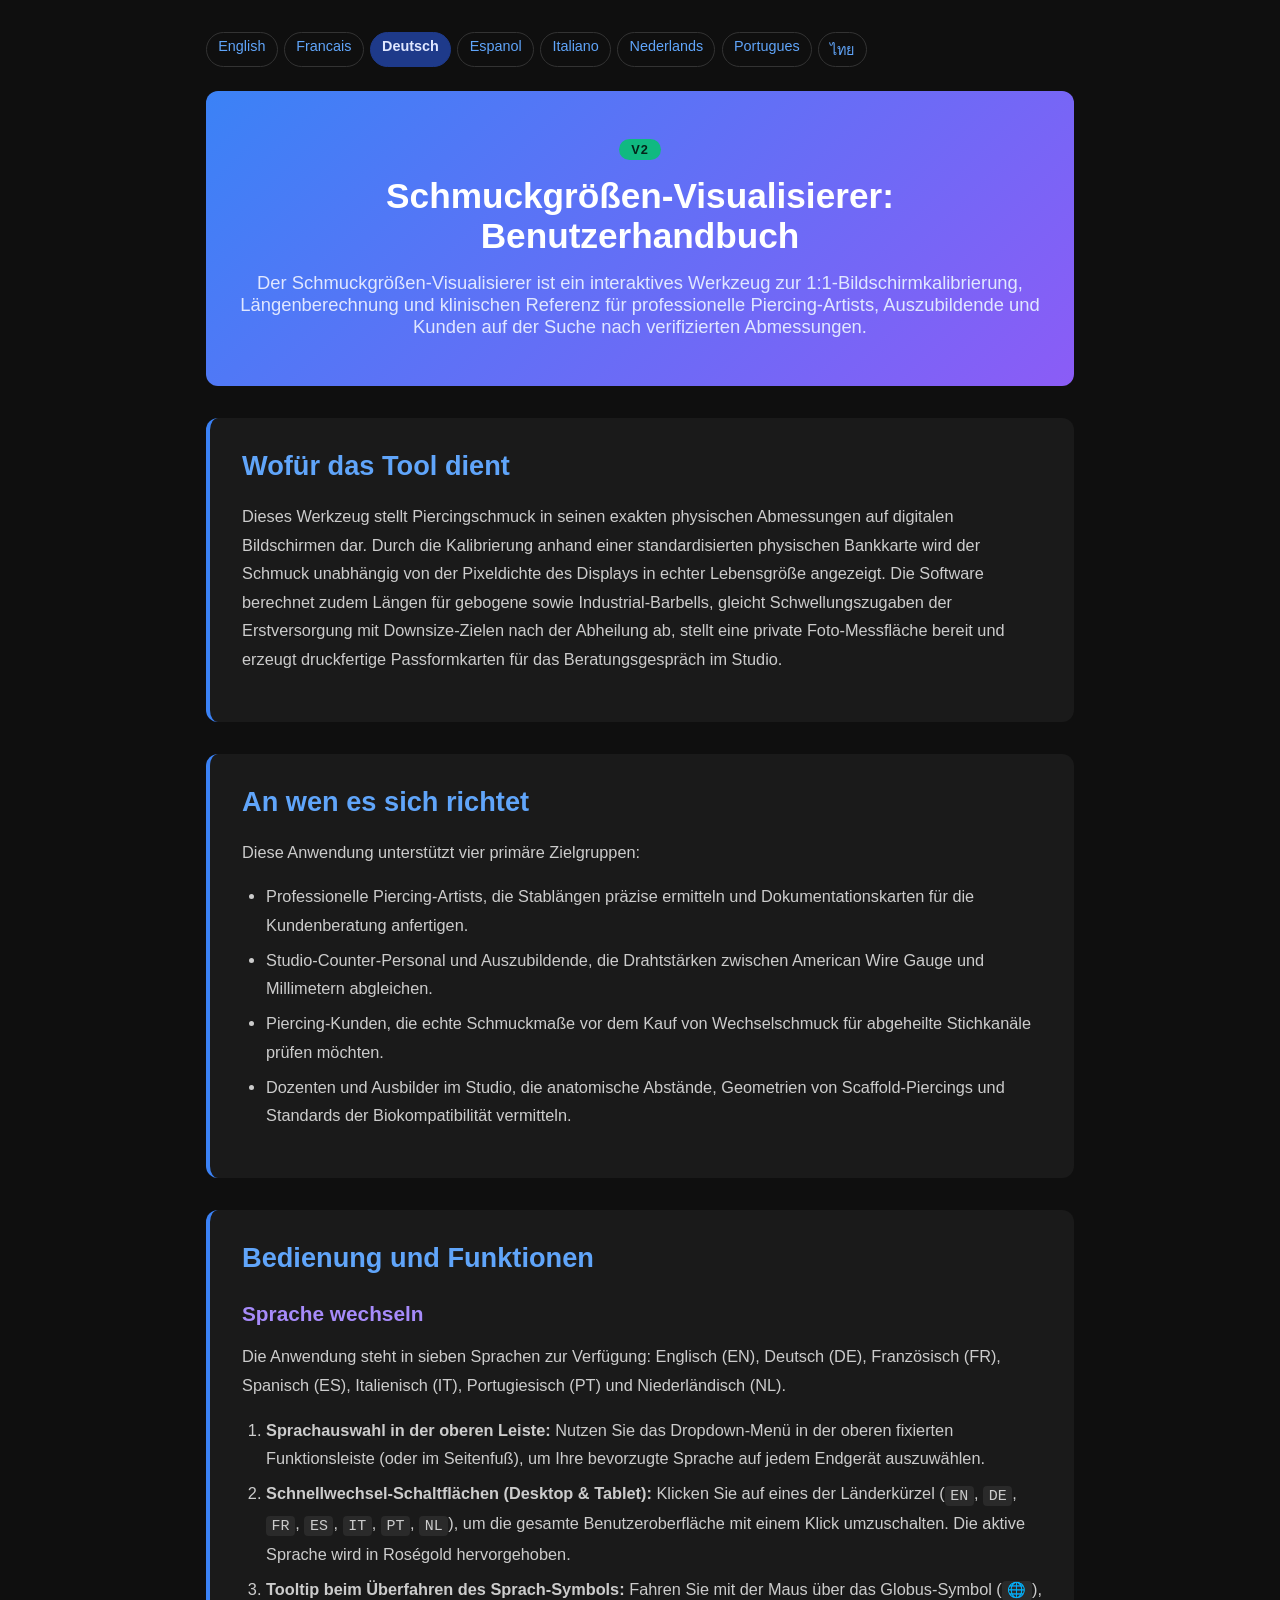
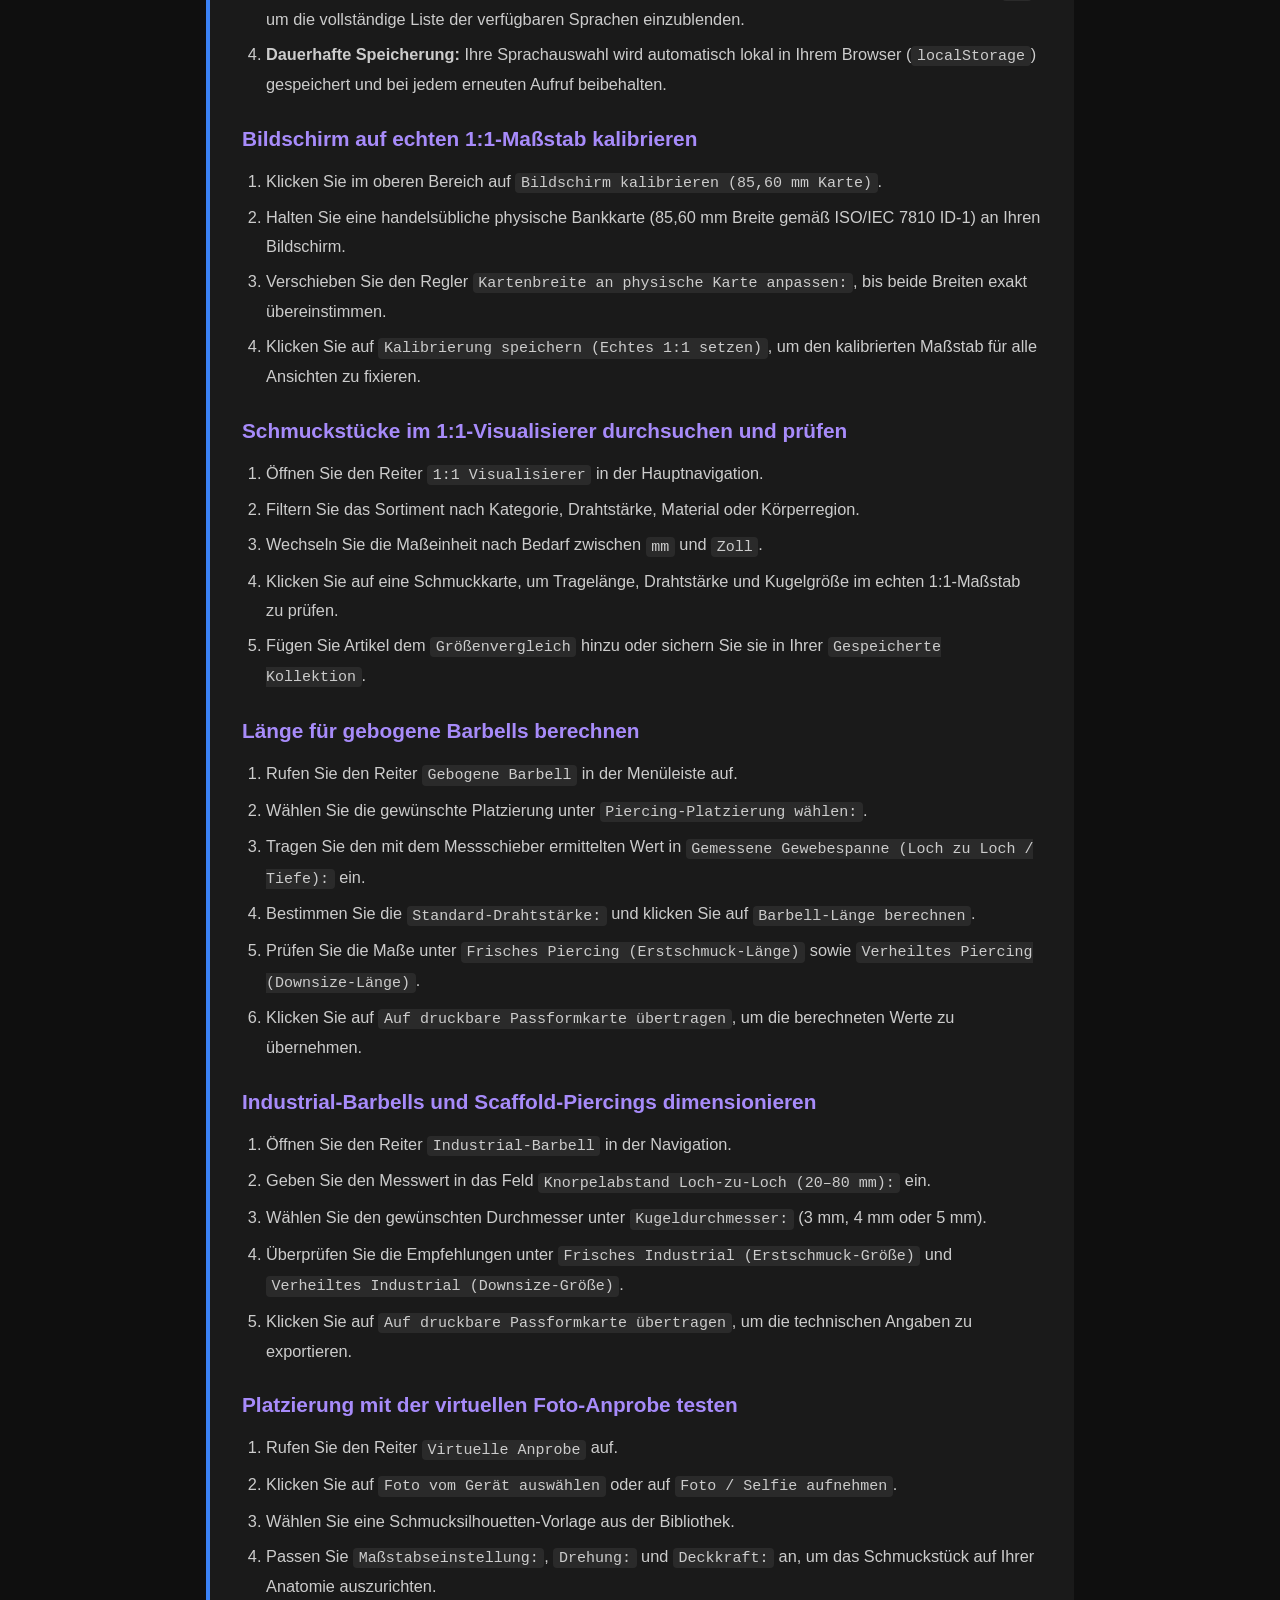
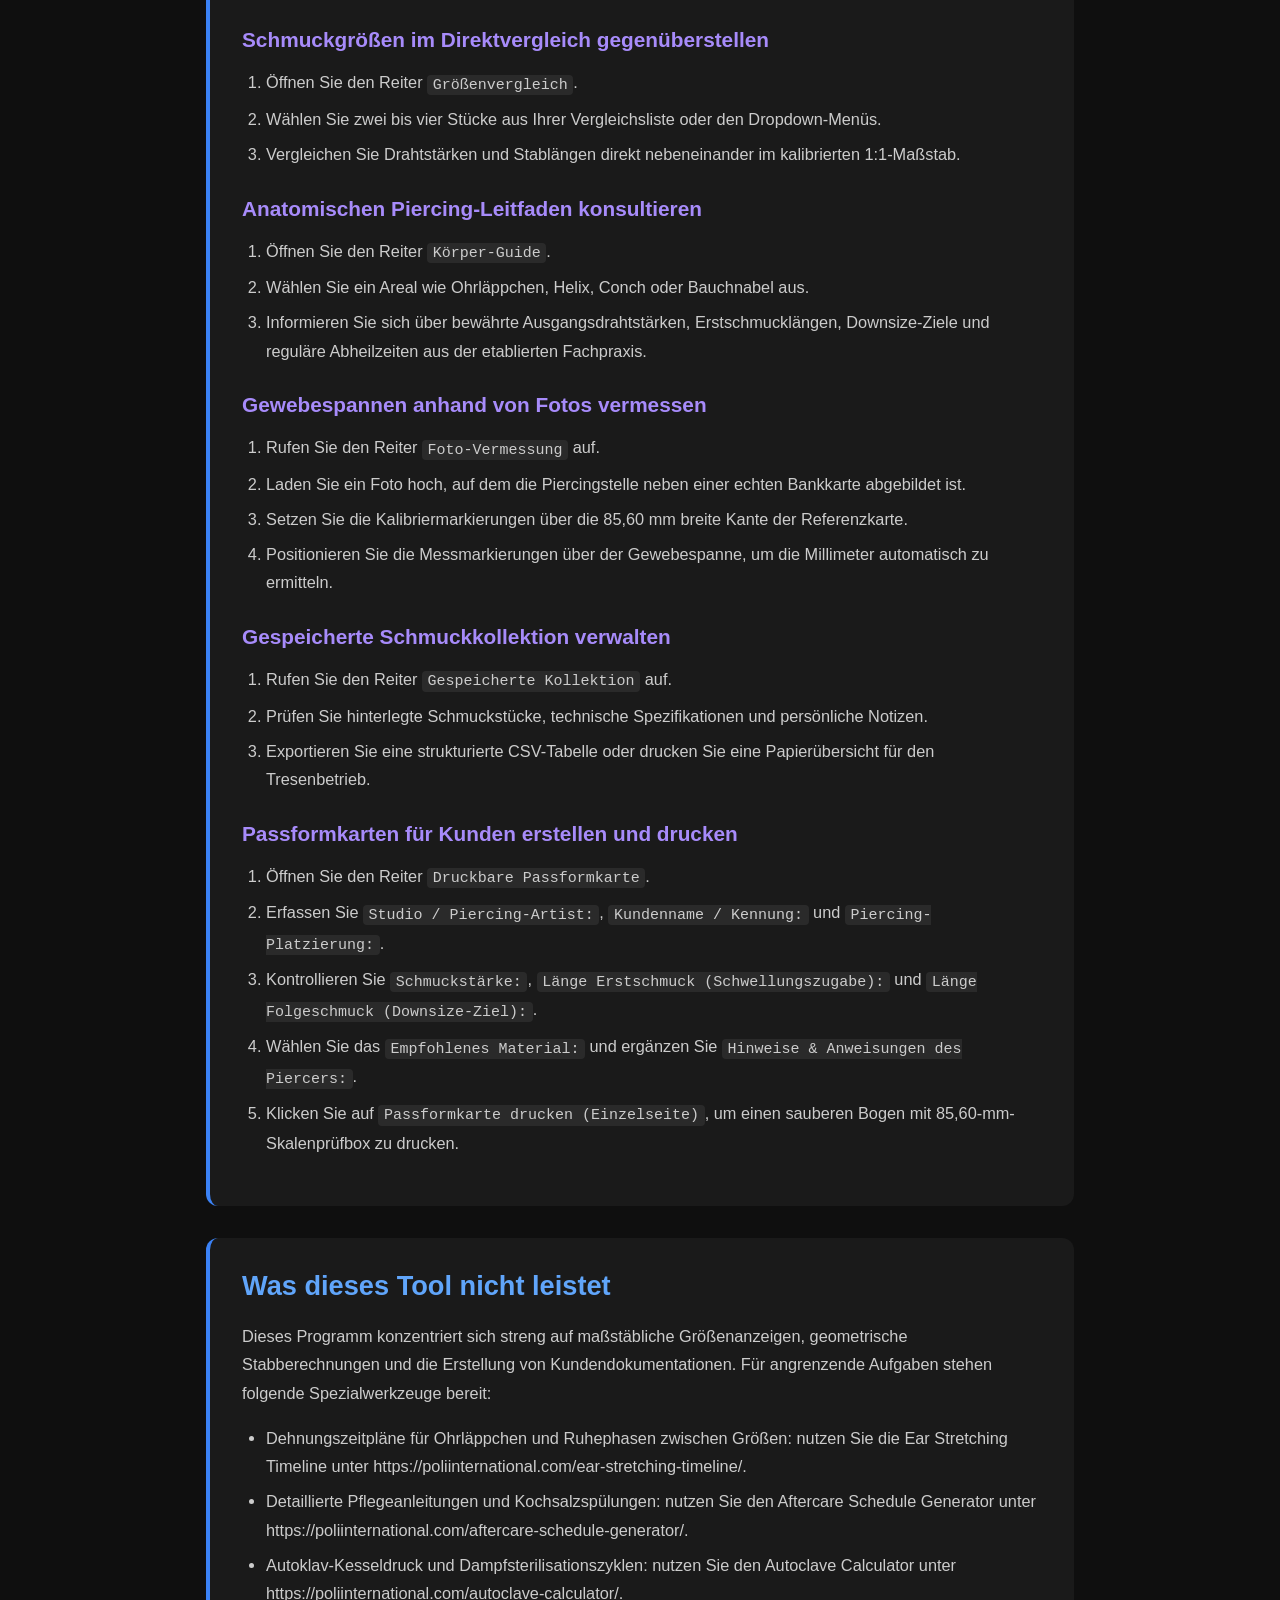
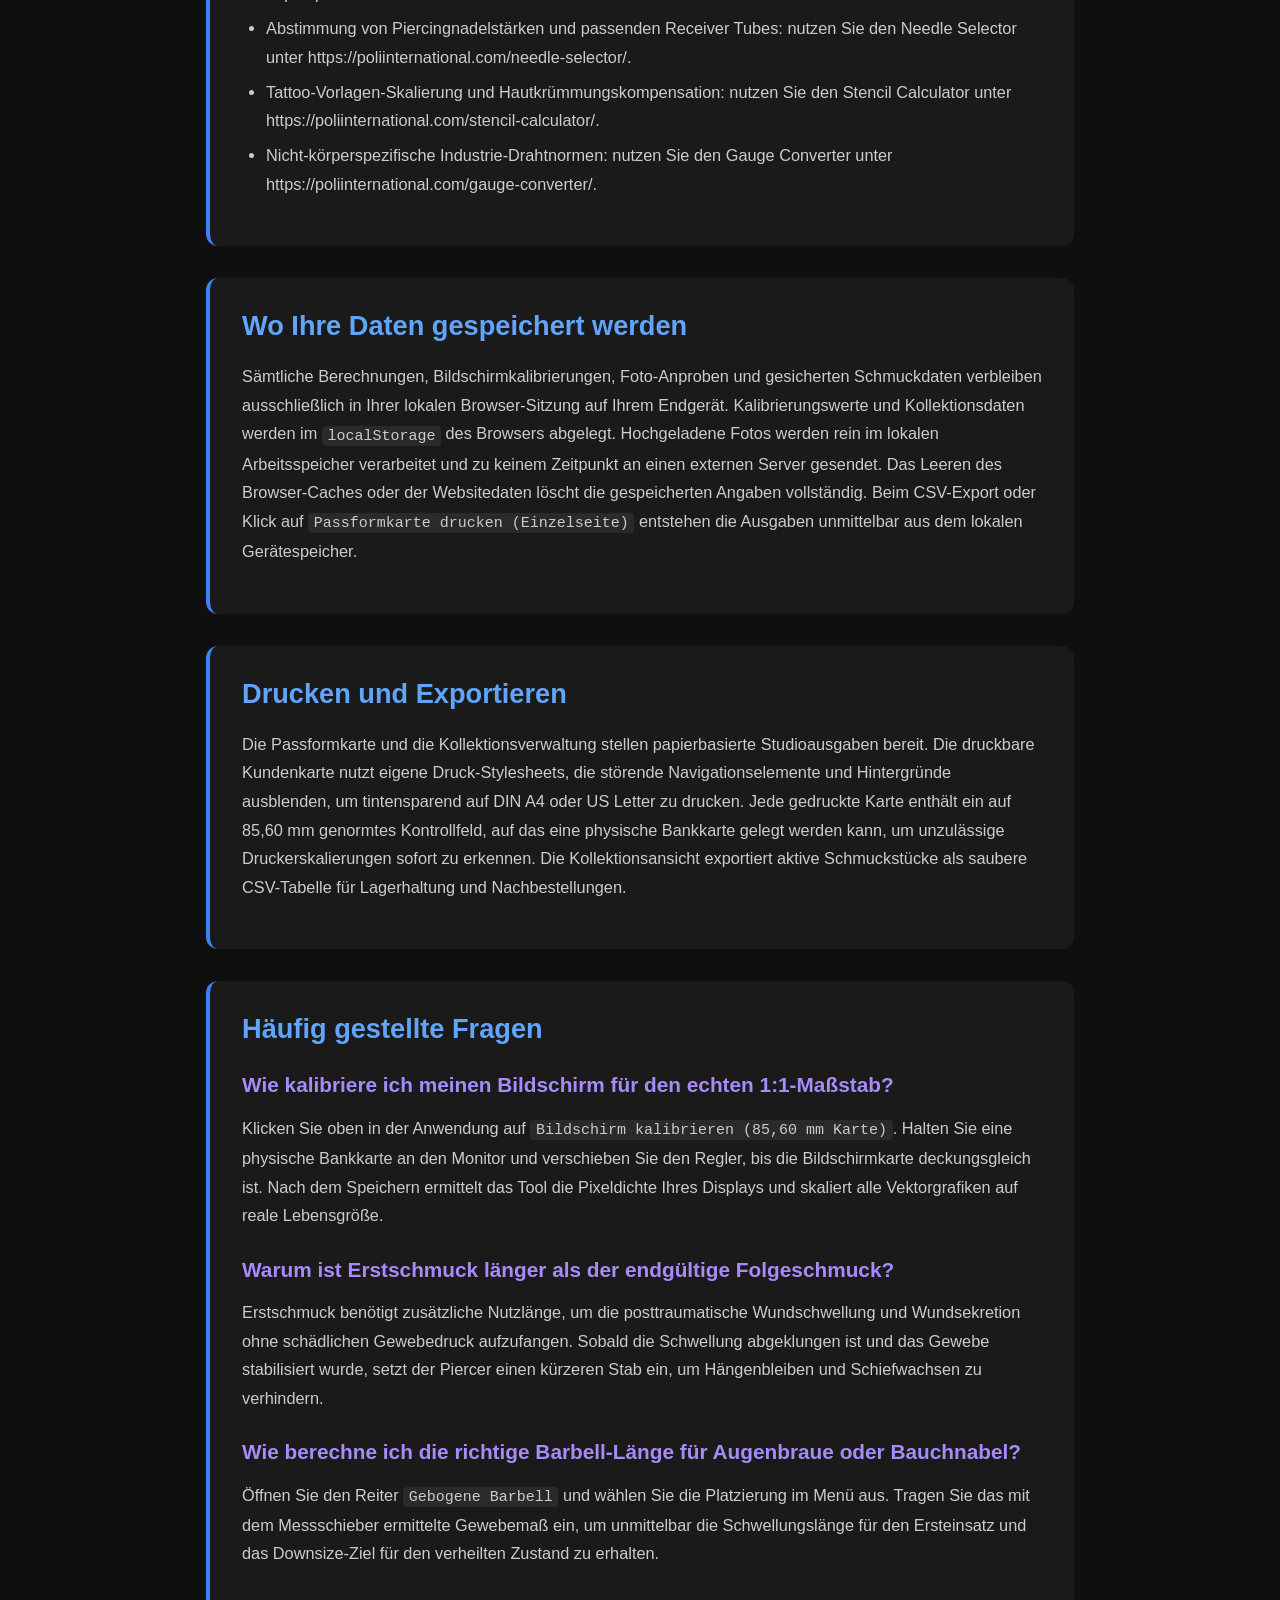
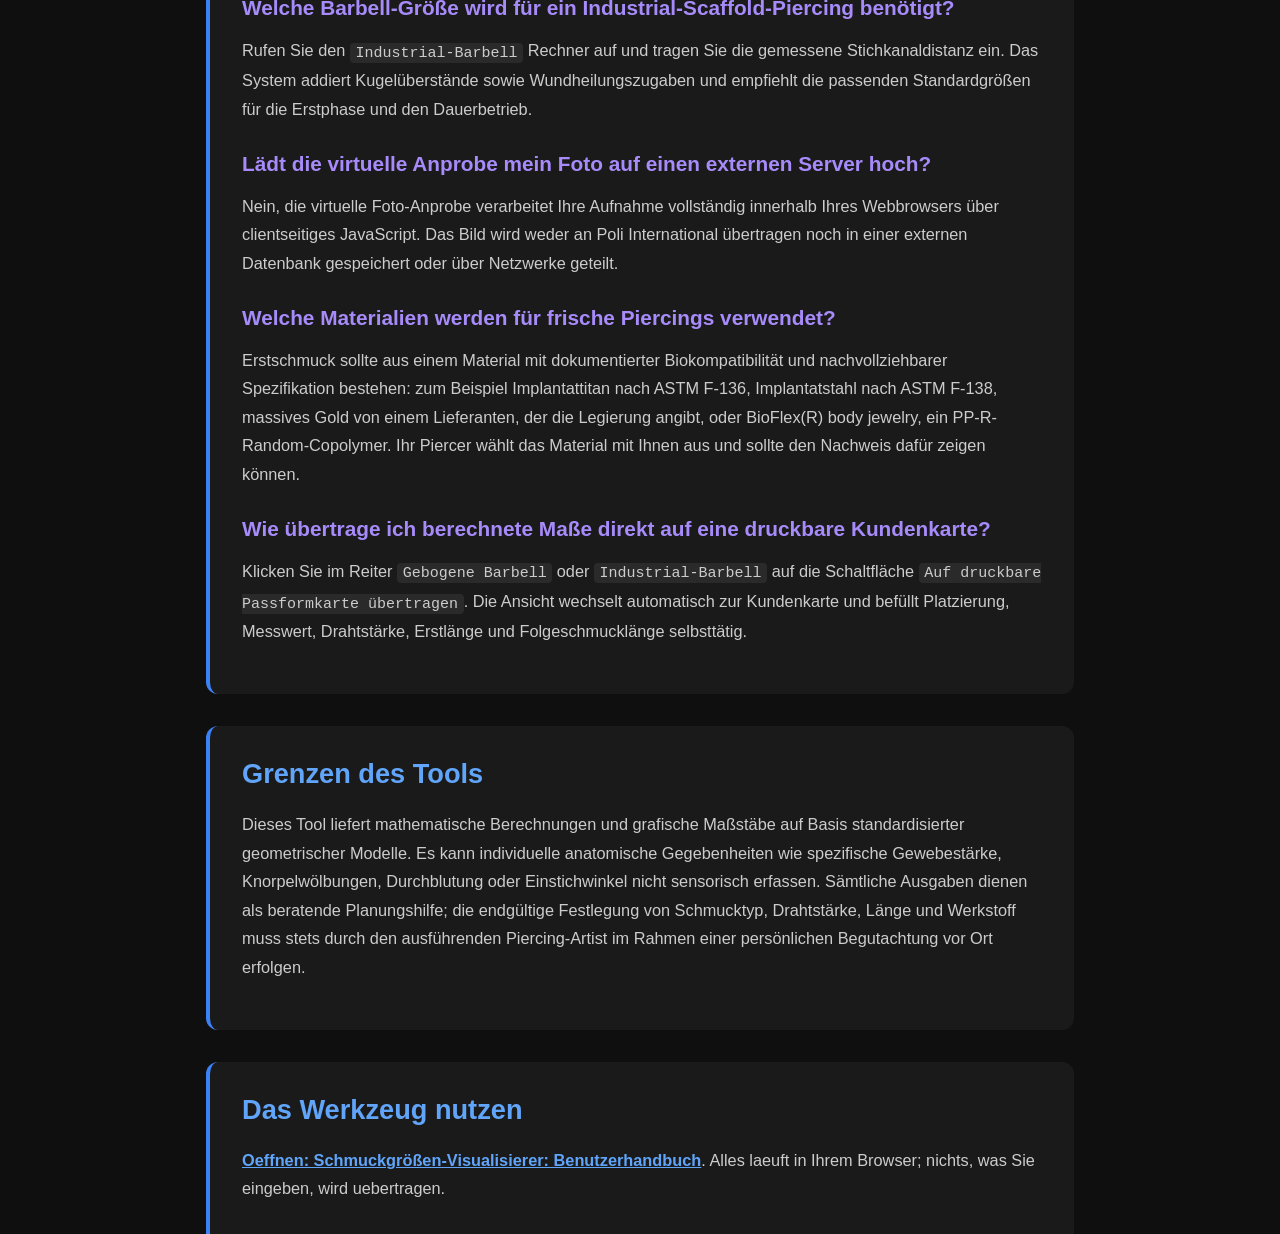
==== documentation-de.html @ 9880c964 "sync documentation-de.html from the live site The website copy of this tool moved on and the repo di" ====
<!DOCTYPE html>
<html lang="de">
<head><meta name="robots" content="noindex,nofollow">
    <meta charset="UTF-8">
    <meta name="viewport" content="width=device-width, initial-scale=1.0">
    <title>Schmuckgrößen-Visualisierer: Benutzerhandbuch Dokumentation | Poli International</title>
    <meta name="description" content="Der Schmuckgrößen-Visualisierer ist ein interaktives Werkzeug zur 1:1-Bildschirmkalibrierung, Längenberechnung und klinischen Referenz für professionelle Piercing-Artists, Auszubildende und Kunden auf der Suche nach verifizierten Abmessungen.">
    <link rel="canonical" href="https://poliinternational.com/jewelry-size-visualizer/">
    <style>
        body { background: #0f0f0f; color: #fff; font-family: -apple-system, BlinkMacSystemFont, "Segoe UI", Roboto, sans-serif; margin: 0; padding: 0; }
        body.in-iframe .doc-hero h1 { display: none; }
        * { box-sizing: border-box; }
        .entry-content { max-width: 900px; margin: 0 auto; padding: 2rem 1rem; }
        .doc-hero { background: linear-gradient(135deg, #3B82F6, #8B5CF6); padding: 3rem 2rem; text-align: center; border-radius: 0.75rem; margin-bottom: 2rem; }
        .doc-hero h1 { font-size: 2.2rem; margin: 0 0 1rem; font-weight: 700; }
        .doc-hero p { font-size: 1.15rem; color: #E0E7FF; margin: 0; }
        .doc-hero .v2 { display: inline-block; margin-bottom: 1rem; padding: 0.2rem 0.75rem; border-radius: 999px; background: #10B981; color: #04241a; font-weight: 800; font-size: 0.8rem; letter-spacing: 0.08em; }
        .doc-section { margin: 2rem 0; padding: 2rem; background: #1a1a1a; border-radius: 0.75rem; border-left: 4px solid #3B82F6; }
        .doc-section h2 { color: #60A5FA; font-size: 1.7rem; margin: 0 0 1.25rem; font-weight: 600; }
        .doc-section h3 { color: #A78BFA; font-size: 1.3rem; margin: 1.75rem 0 0.75rem; font-weight: 600; }
        .doc-section p, .doc-section li { color: #ccc; line-height: 1.75; font-size: 1.02rem; }
        .doc-section ul, .doc-section ol { padding-left: 1.5rem; }
        .doc-section li { margin: 0.4rem 0; }
        .doc-section code { background: #2a2a2a; padding: 0.1rem 0.35rem; border-radius: 0.25rem; font-size: 0.92em; }
        .doc-section a { color: #60A5FA; font-weight: 600; }
        .highlight-box { background: linear-gradient(135deg, #1E3A8A, #4C1D95); padding: 1.25rem 1.5rem; border-radius: 0.5rem; margin: 1.5rem 0; border-left: 4px solid #10B981; }
        .highlight-box p { color: #E0E7FF; margin: 0; }
        table { width: 100%; border-collapse: collapse; margin: 1.5rem 0; }
        th, td { padding: 0.75rem; text-align: left; border: 1px solid #333; vertical-align: top; }
        th { background: #2a2a2a; color: #60A5FA; }
        td { color: #ccc; }
        .doc-langs { display: flex; flex-wrap: wrap; gap: 0.4rem; margin: 0 0 1.5rem; font-size: 0.9rem; }
        .doc-langs a, .doc-langs span { padding: 0.3rem 0.7rem; border-radius: 999px; border: 1px solid #333; text-decoration: none; }
        .doc-langs a { color: #60A5FA; }
        .doc-langs span { background: #1E3A8A; color: #E0E7FF; border-color: #1E3A8A; font-weight: 700; }
    </style>
</head>
<body>
<script>if (window.self !== window.top) document.body.classList.add('in-iframe');</script>
    <div class="entry-content">
        <nav class="doc-langs" aria-label="Documentation language"><a lang="en" href="documentation.html">English</a><a lang="fr" href="documentation-fr.html">Francais</a><span lang="de">Deutsch</span><a lang="es" href="documentation-es.html">Espanol</a><a lang="it" href="documentation-it.html">Italiano</a><a lang="nl" href="documentation-nl.html">Nederlands</a><a lang="pt" href="documentation-pt.html">Portugues</a><a lang="th" href="documentation-th.html">ไทย</a></nav>
        <div class="doc-hero">
            <span class="v2">V2</span>
            <h1>Schmuckgrößen-Visualisierer: Benutzerhandbuch</h1>
            <p>Der Schmuckgrößen-Visualisierer ist ein interaktives Werkzeug zur 1:1-Bildschirmkalibrierung, Längenberechnung und klinischen Referenz für professionelle Piercing-Artists, Auszubildende und Kunden auf der Suche nach verifizierten Abmessungen.</p>
        </div>
        <div class="doc-section">
        <h2>Wofür das Tool dient</h2>
        <p>Dieses Werkzeug stellt Piercingschmuck in seinen exakten physischen Abmessungen auf digitalen Bildschirmen dar. Durch die Kalibrierung anhand einer standardisierten physischen Bankkarte wird der Schmuck unabhängig von der Pixeldichte des Displays in echter Lebensgröße angezeigt. Die Software berechnet zudem Längen für gebogene sowie Industrial-Barbells, gleicht Schwellungszugaben der Erstversorgung mit Downsize-Zielen nach der Abheilung ab, stellt eine private Foto-Messfläche bereit und erzeugt druckfertige Passformkarten für das Beratungsgespräch im Studio.</p>
        </div>
        <div class="doc-section">
        <h2>An wen es sich richtet</h2>
        <p>Diese Anwendung unterstützt vier primäre Zielgruppen:</p>
        <ul>
        <li>Professionelle Piercing-Artists, die Stablängen präzise ermitteln und Dokumentationskarten für die Kundenberatung anfertigen.</li>
        <li>Studio-Counter-Personal und Auszubildende, die Drahtstärken zwischen American Wire Gauge und Millimetern abgleichen.</li>
        <li>Piercing-Kunden, die echte Schmuckmaße vor dem Kauf von Wechselschmuck für abgeheilte Stichkanäle prüfen möchten.</li>
        <li>Dozenten und Ausbilder im Studio, die anatomische Abstände, Geometrien von Scaffold-Piercings und Standards der Biokompatibilität vermitteln.</li>
        </ul>
        </div>
        <div class="doc-section">
        <h2>Bedienung und Funktionen</h2>
        <h3>Sprache wechseln</h3>
        <p>Die Anwendung steht in sieben Sprachen zur Verfügung: Englisch (EN), Deutsch (DE), Französisch (FR), Spanisch (ES), Italienisch (IT), Portugiesisch (PT) und Niederländisch (NL).</p>
        <ol>
        <li><strong>Sprachauswahl in der oberen Leiste:</strong> Nutzen Sie das Dropdown-Menü in der oberen fixierten Funktionsleiste (oder im Seitenfuß), um Ihre bevorzugte Sprache auf jedem Endgerät auszuwählen.</li>
        <li><strong>Schnellwechsel-Schaltflächen (Desktop &amp; Tablet):</strong> Klicken Sie auf eines der Länderkürzel (<code>EN</code>, <code>DE</code>, <code>FR</code>, <code>ES</code>, <code>IT</code>, <code>PT</code>, <code>NL</code>), um die gesamte Benutzeroberfläche mit einem Klick umzuschalten. Die aktive Sprache wird in Roségold hervorgehoben.</li>
        <li><strong>Tooltip beim Überfahren des Sprach-Symbols:</strong> Fahren Sie mit der Maus über das Globus-Symbol (<code>🌐</code>), um die vollständige Liste der verfügbaren Sprachen einzublenden.</li>
        <li><strong>Dauerhafte Speicherung:</strong> Ihre Sprachauswahl wird automatisch lokal in Ihrem Browser (<code>localStorage</code>) gespeichert und bei jedem erneuten Aufruf beibehalten.</li>
        </ol>
        <h3>Bildschirm auf echten 1:1-Maßstab kalibrieren</h3>
        <ol>
        <li>Klicken Sie im oberen Bereich auf <code>Bildschirm kalibrieren (85,60 mm Karte)</code>.</li>
        <li>Halten Sie eine handelsübliche physische Bankkarte (85,60 mm Breite gemäß ISO/IEC 7810 ID-1) an Ihren Bildschirm.</li>
        <li>Verschieben Sie den Regler <code>Kartenbreite an physische Karte anpassen:</code>, bis beide Breiten exakt übereinstimmen.</li>
        <li>Klicken Sie auf <code>Kalibrierung speichern (Echtes 1:1 setzen)</code>, um den kalibrierten Maßstab für alle Ansichten zu fixieren.</li>
        </ol>
        <h3>Schmuckstücke im 1:1-Visualisierer durchsuchen und prüfen</h3>
        <ol>
        <li>Öffnen Sie den Reiter <code>1:1 Visualisierer</code> in der Hauptnavigation.</li>
        <li>Filtern Sie das Sortiment nach Kategorie, Drahtstärke, Material oder Körperregion.</li>
        <li>Wechseln Sie die Maßeinheit nach Bedarf zwischen <code>mm</code> und <code>Zoll</code>.</li>
        <li>Klicken Sie auf eine Schmuckkarte, um Tragelänge, Drahtstärke und Kugelgröße im echten 1:1-Maßstab zu prüfen.</li>
        <li>Fügen Sie Artikel dem <code>Größenvergleich</code> hinzu oder sichern Sie sie in Ihrer <code>Gespeicherte Kollektion</code>.</li>
        </ol>
        <h3>Länge für gebogene Barbells berechnen</h3>
        <ol>
        <li>Rufen Sie den Reiter <code>Gebogene Barbell</code> in der Menüleiste auf.</li>
        <li>Wählen Sie die gewünschte Platzierung unter <code>Piercing-Platzierung wählen:</code>.</li>
        <li>Tragen Sie den mit dem Messschieber ermittelten Wert in <code>Gemessene Gewebespanne (Loch zu Loch / Tiefe):</code> ein.</li>
        <li>Bestimmen Sie die <code>Standard-Drahtstärke:</code> und klicken Sie auf <code>Barbell-Länge berechnen</code>.</li>
        <li>Prüfen Sie die Maße unter <code>Frisches Piercing (Erstschmuck-Länge)</code> sowie <code>Verheiltes Piercing (Downsize-Länge)</code>.</li>
        <li>Klicken Sie auf <code>Auf druckbare Passformkarte übertragen</code>, um die berechneten Werte zu übernehmen.</li>
        </ol>
        <h3>Industrial-Barbells und Scaffold-Piercings dimensionieren</h3>
        <ol>
        <li>Öffnen Sie den Reiter <code>Industrial-Barbell</code> in der Navigation.</li>
        <li>Geben Sie den Messwert in das Feld <code>Knorpelabstand Loch-zu-Loch (20–80 mm):</code> ein.</li>
        <li>Wählen Sie den gewünschten Durchmesser unter <code>Kugeldurchmesser:</code> (3 mm, 4 mm oder 5 mm).</li>
        <li>Überprüfen Sie die Empfehlungen unter <code>Frisches Industrial (Erstschmuck-Größe)</code> und <code>Verheiltes Industrial (Downsize-Größe)</code>.</li>
        <li>Klicken Sie auf <code>Auf druckbare Passformkarte übertragen</code>, um die technischen Angaben zu exportieren.</li>
        </ol>
        <h3>Platzierung mit der virtuellen Foto-Anprobe testen</h3>
        <ol>
        <li>Rufen Sie den Reiter <code>Virtuelle Anprobe</code> auf.</li>
        <li>Klicken Sie auf <code>Foto vom Gerät auswählen</code> oder auf <code>Foto / Selfie aufnehmen</code>.</li>
        <li>Wählen Sie eine Schmucksilhouetten-Vorlage aus der Bibliothek.</li>
        <li>Passen Sie <code>Maßstabseinstellung:</code>, <code>Drehung:</code> und <code>Deckkraft:</code> an, um das Schmuckstück auf Ihrer Anatomie auszurichten.</li>
        </ol>
        <h3>Schmuckgrößen im Direktvergleich gegenüberstellen</h3>
        <ol>
        <li>Öffnen Sie den Reiter <code>Größenvergleich</code>.</li>
        <li>Wählen Sie zwei bis vier Stücke aus Ihrer Vergleichsliste oder den Dropdown-Menüs.</li>
        <li>Vergleichen Sie Drahtstärken und Stablängen direkt nebeneinander im kalibrierten 1:1-Maßstab.</li>
        </ol>
        <h3>Anatomischen Piercing-Leitfaden konsultieren</h3>
        <ol>
        <li>Öffnen Sie den Reiter <code>Körper-Guide</code>.</li>
        <li>Wählen Sie ein Areal wie Ohrläppchen, Helix, Conch oder Bauchnabel aus.</li>
        <li>Informieren Sie sich über bewährte Ausgangsdrahtstärken, Erstschmucklängen, Downsize-Ziele und reguläre Abheilzeiten aus der etablierten Fachpraxis.</li>
        </ol>
        <h3>Gewebespannen anhand von Fotos vermessen</h3>
        <ol>
        <li>Rufen Sie den Reiter <code>Foto-Vermessung</code> auf.</li>
        <li>Laden Sie ein Foto hoch, auf dem die Piercingstelle neben einer echten Bankkarte abgebildet ist.</li>
        <li>Setzen Sie die Kalibriermarkierungen über die 85,60 mm breite Kante der Referenzkarte.</li>
        <li>Positionieren Sie die Messmarkierungen über der Gewebespanne, um die Millimeter automatisch zu ermitteln.</li>
        </ol>
        <h3>Gespeicherte Schmuckkollektion verwalten</h3>
        <ol>
        <li>Rufen Sie den Reiter <code>Gespeicherte Kollektion</code> auf.</li>
        <li>Prüfen Sie hinterlegte Schmuckstücke, technische Spezifikationen und persönliche Notizen.</li>
        <li>Exportieren Sie eine strukturierte CSV-Tabelle oder drucken Sie eine Papierübersicht für den Tresenbetrieb.</li>
        </ol>
        <h3>Passformkarten für Kunden erstellen und drucken</h3>
        <ol>
        <li>Öffnen Sie den Reiter <code>Druckbare Passformkarte</code>.</li>
        <li>Erfassen Sie <code>Studio / Piercing-Artist:</code>, <code>Kundenname / Kennung:</code> und <code>Piercing-Platzierung:</code>.</li>
        <li>Kontrollieren Sie <code>Schmuckstärke:</code>, <code>Länge Erstschmuck (Schwellungszugabe):</code> und <code>Länge Folgeschmuck (Downsize-Ziel):</code>.</li>
        <li>Wählen Sie das <code>Empfohlenes Material:</code> und ergänzen Sie <code>Hinweise &amp; Anweisungen des Piercers:</code>.</li>
        <li>Klicken Sie auf <code>Passformkarte drucken (Einzelseite)</code>, um einen sauberen Bogen mit 85,60-mm-Skalenprüfbox zu drucken.</li>
        </ol>
        </div>
        <div class="doc-section">
        <h2>Was dieses Tool nicht leistet</h2>
        <p>Dieses Programm konzentriert sich streng auf maßstäbliche Größenanzeigen, geometrische Stabberechnungen und die Erstellung von Kundendokumentationen. Für angrenzende Aufgaben stehen folgende Spezialwerkzeuge bereit:</p>
        <ul>
        <li>Dehnungszeitpläne für Ohrläppchen und Ruhephasen zwischen Größen: nutzen Sie die Ear Stretching Timeline unter https://poliinternational.com/ear-stretching-timeline/.</li>
        <li>Detaillierte Pflegeanleitungen und Kochsalzspülungen: nutzen Sie den Aftercare Schedule Generator unter https://poliinternational.com/aftercare-schedule-generator/.</li>
        <li>Autoklav-Kesseldruck und Dampfsterilisationszyklen: nutzen Sie den Autoclave Calculator unter https://poliinternational.com/autoclave-calculator/.</li>
        <li>Abstimmung von Piercingnadelstärken und passenden Receiver Tubes: nutzen Sie den Needle Selector unter https://poliinternational.com/needle-selector/.</li>
        <li>Tattoo-Vorlagen-Skalierung und Hautkrümmungskompensation: nutzen Sie den Stencil Calculator unter https://poliinternational.com/stencil-calculator/.</li>
        <li>Nicht-körperspezifische Industrie-Drahtnormen: nutzen Sie den Gauge Converter unter https://poliinternational.com/gauge-converter/.</li>
        </ul>
        </div>
        <div class="doc-section">
        <h2>Wo Ihre Daten gespeichert werden</h2>
        <p>Sämtliche Berechnungen, Bildschirmkalibrierungen, Foto-Anproben und gesicherten Schmuckdaten verbleiben ausschließlich in Ihrer lokalen Browser-Sitzung auf Ihrem Endgerät. Kalibrierungswerte und Kollektionsdaten werden im <code>localStorage</code> des Browsers abgelegt. Hochgeladene Fotos werden rein im lokalen Arbeitsspeicher verarbeitet und zu keinem Zeitpunkt an einen externen Server gesendet. Das Leeren des Browser-Caches oder der Websitedaten löscht die gespeicherten Angaben vollständig. Beim CSV-Export oder Klick auf <code>Passformkarte drucken (Einzelseite)</code> entstehen die Ausgaben unmittelbar aus dem lokalen Gerätespeicher.</p>
        </div>
        <div class="doc-section">
        <h2>Drucken und Exportieren</h2>
        <p>Die Passformkarte und die Kollektionsverwaltung stellen papierbasierte Studioausgaben bereit. Die druckbare Kundenkarte nutzt eigene Druck-Stylesheets, die störende Navigationselemente und Hintergründe ausblenden, um tintensparend auf DIN A4 oder US Letter zu drucken. Jede gedruckte Karte enthält ein auf 85,60 mm genormtes Kontrollfeld, auf das eine physische Bankkarte gelegt werden kann, um unzulässige Druckerskalierungen sofort zu erkennen. Die Kollektionsansicht exportiert aktive Schmuckstücke als saubere CSV-Tabelle für Lagerhaltung und Nachbestellungen.</p>
        </div>
        <div class="doc-section">
        <h2>Häufig gestellte Fragen</h2>
        <h3>Wie kalibriere ich meinen Bildschirm für den echten 1:1-Maßstab?</h3>
        <p>Klicken Sie oben in der Anwendung auf <code>Bildschirm kalibrieren (85,60 mm Karte)</code>. Halten Sie eine physische Bankkarte an den Monitor und verschieben Sie den Regler, bis die Bildschirmkarte deckungsgleich ist. Nach dem Speichern ermittelt das Tool die Pixeldichte Ihres Displays und skaliert alle Vektorgrafiken auf reale Lebensgröße.</p>
        <h3>Warum ist Erstschmuck länger als der endgültige Folgeschmuck?</h3>
        <p>Erstschmuck benötigt zusätzliche Nutzlänge, um die posttraumatische Wundschwellung und Wundsekretion ohne schädlichen Gewebedruck aufzufangen. Sobald die Schwellung abgeklungen ist und das Gewebe stabilisiert wurde, setzt der Piercer einen kürzeren Stab ein, um Hängenbleiben und Schiefwachsen zu verhindern.</p>
        <h3>Wie berechne ich die richtige Barbell-Länge für Augenbraue oder Bauchnabel?</h3>
        <p>Öffnen Sie den Reiter <code>Gebogene Barbell</code> und wählen Sie die Platzierung im Menü aus. Tragen Sie das mit dem Messschieber ermittelte Gewebemaß ein, um unmittelbar die Schwellungslänge für den Ersteinsatz und das Downsize-Ziel für den verheilten Zustand zu erhalten.</p>
        <h3>Welche Barbell-Größe wird für ein Industrial-Scaffold-Piercing benötigt?</h3>
        <p>Rufen Sie den <code>Industrial-Barbell</code> Rechner auf und tragen Sie die gemessene Stichkanaldistanz ein. Das System addiert Kugelüberstände sowie Wundheilungszugaben und empfiehlt die passenden Standardgrößen für die Erstphase und den Dauerbetrieb.</p>
        <h3>Lädt die virtuelle Anprobe mein Foto auf einen externen Server hoch?</h3>
        <p>Nein, die virtuelle Foto-Anprobe verarbeitet Ihre Aufnahme vollständig innerhalb Ihres Webbrowsers über clientseitiges JavaScript. Das Bild wird weder an Poli International übertragen noch in einer externen Datenbank gespeichert oder über Netzwerke geteilt.</p>
        <h3>Welche Materialien werden für frische Piercings verwendet?</h3>
        <p>Erstschmuck sollte aus einem Material mit dokumentierter Biokompatibilität und nachvollziehbarer Spezifikation bestehen: zum Beispiel Implantattitan nach ASTM F-136, Implantatstahl nach ASTM F-138, massives Gold von einem Lieferanten, der die Legierung angibt, oder BioFlex(R) body jewelry, ein PP-R-Random-Copolymer. Ihr Piercer wählt das Material mit Ihnen aus und sollte den Nachweis dafür zeigen können.</p>
        <h3>Wie übertrage ich berechnete Maße direkt auf eine druckbare Kundenkarte?</h3>
        <p>Klicken Sie im Reiter <code>Gebogene Barbell</code> oder <code>Industrial-Barbell</code> auf die Schaltfläche <code>Auf druckbare Passformkarte übertragen</code>. Die Ansicht wechselt automatisch zur Kundenkarte und befüllt Platzierung, Messwert, Drahtstärke, Erstlänge und Folgeschmucklänge selbsttätig.</p>
        </div>
        <div class="doc-section">
        <h2>Grenzen des Tools</h2>
        <p>Dieses Tool liefert mathematische Berechnungen und grafische Maßstäbe auf Basis standardisierter geometrischer Modelle. Es kann individuelle anatomische Gegebenheiten wie spezifische Gewebestärke, Knorpelwölbungen, Durchblutung oder Einstichwinkel nicht sensorisch erfassen. Sämtliche Ausgaben dienen als beratende Planungshilfe; die endgültige Festlegung von Schmucktyp, Drahtstärke, Länge und Werkstoff muss stets durch den ausführenden Piercing-Artist im Rahmen einer persönlichen Begutachtung vor Ort erfolgen.</p>
        </div>
        <div class="doc-section">
            <h2>Das Werkzeug nutzen</h2>
            <p><a href="https://poliinternational.com/jewelry-size-visualizer/" target="_top">Oeffnen: Schmuckgrößen-Visualisierer: Benutzerhandbuch</a>. Alles laeuft in Ihrem Browser; nichts, was Sie eingeben, wird uebertragen.</p>
        </div>
    </div>
</body>
</html>
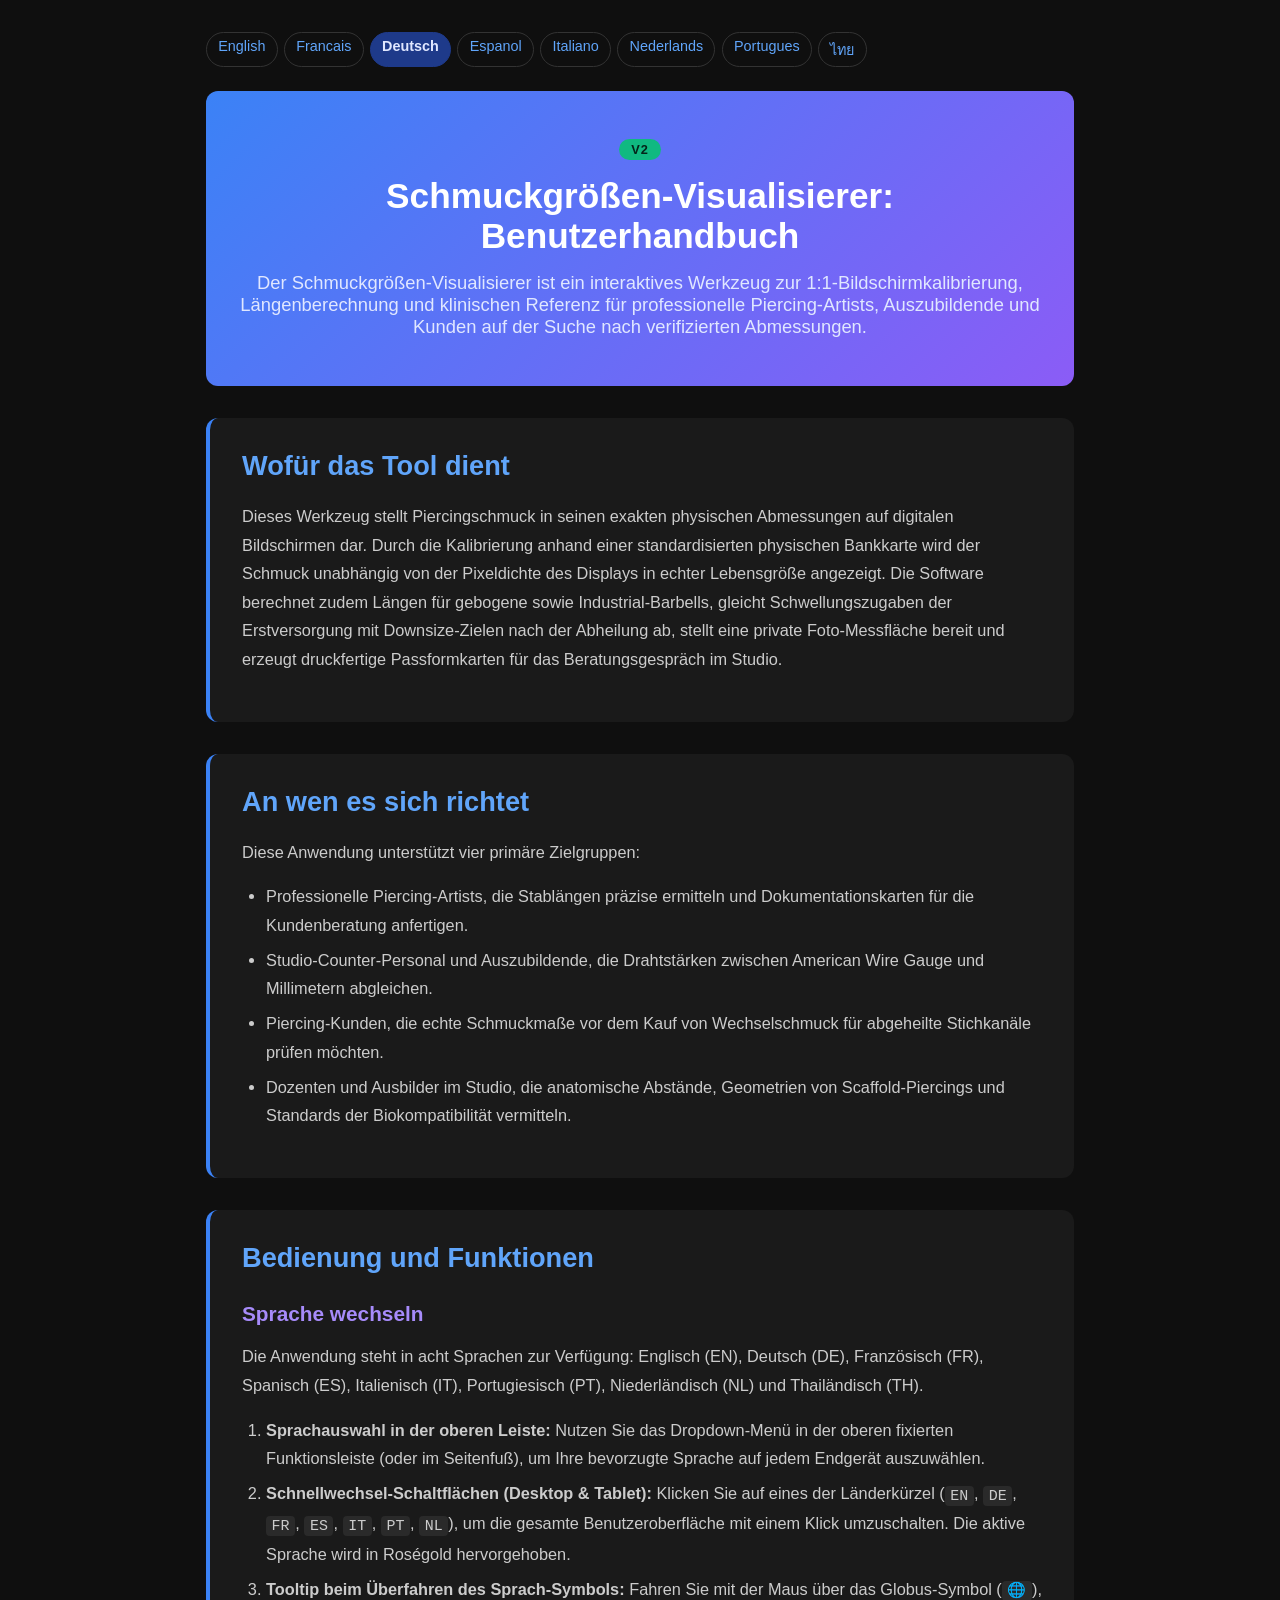
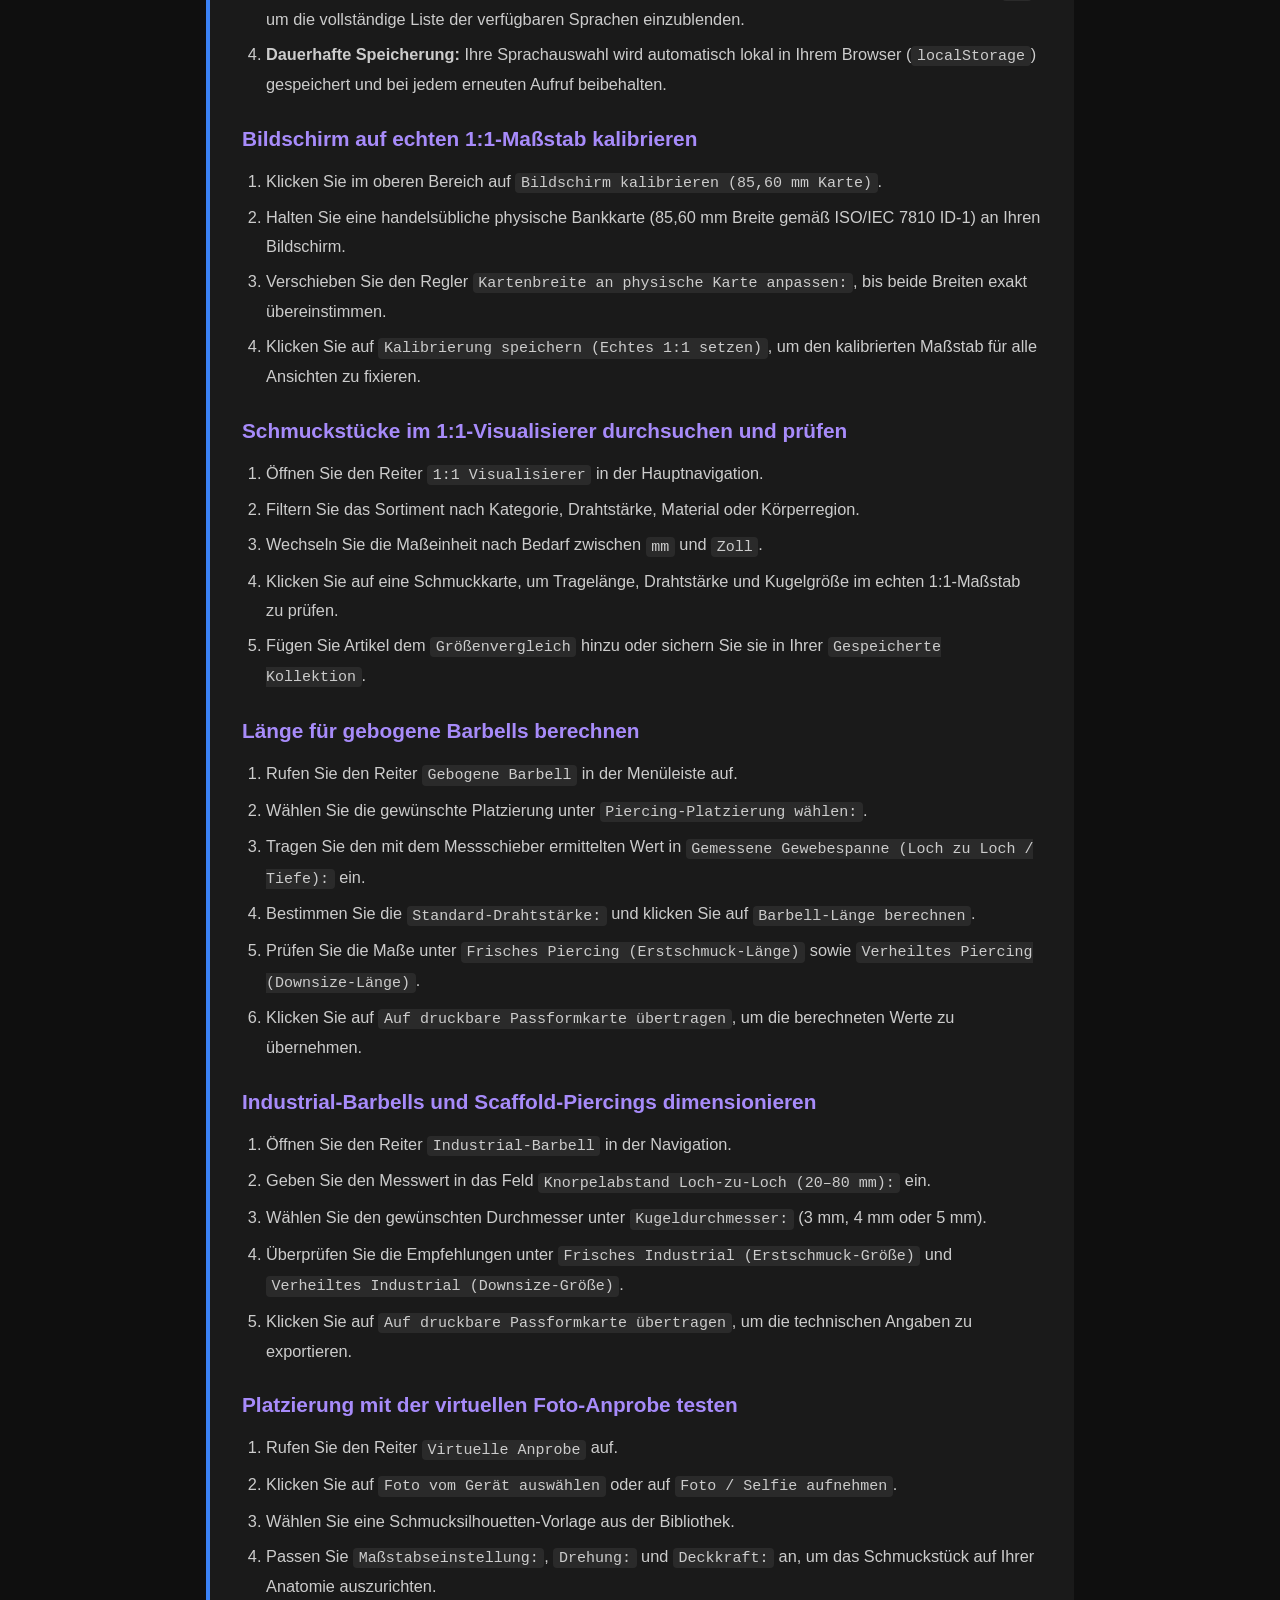
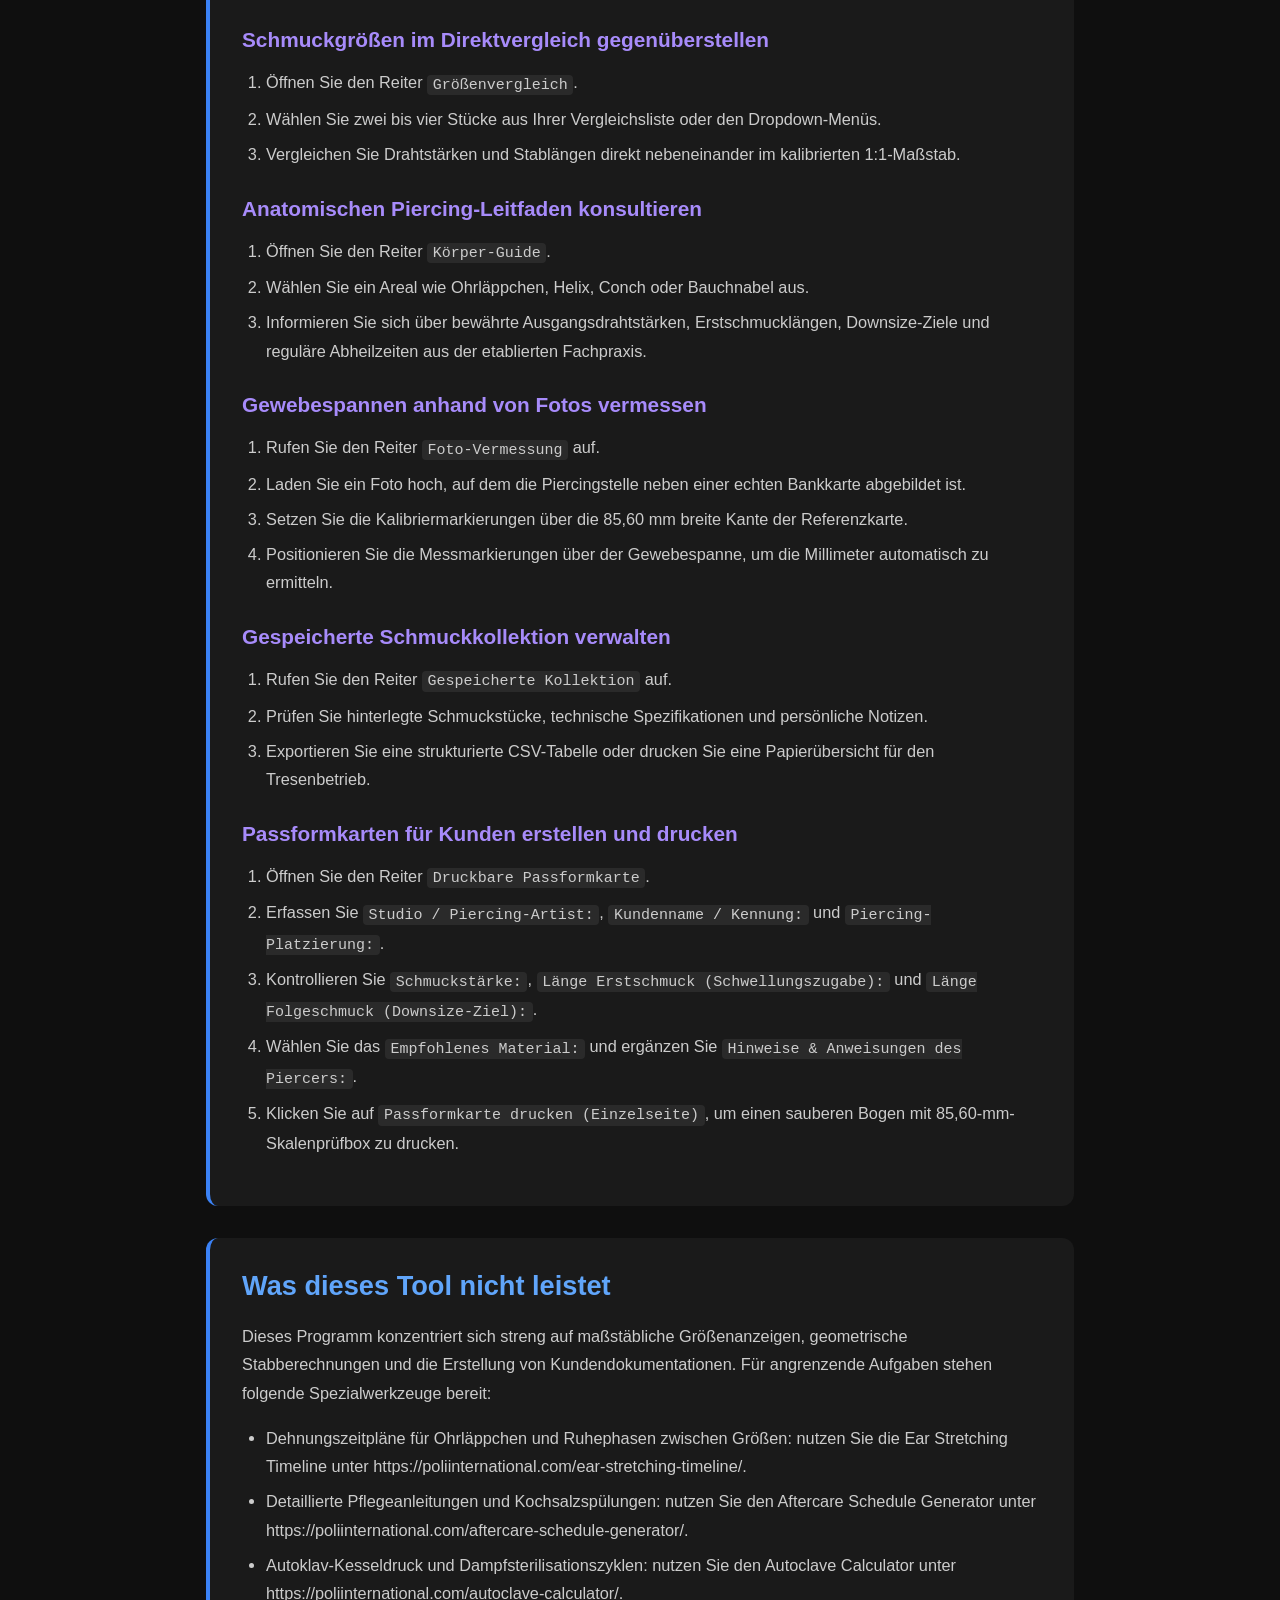
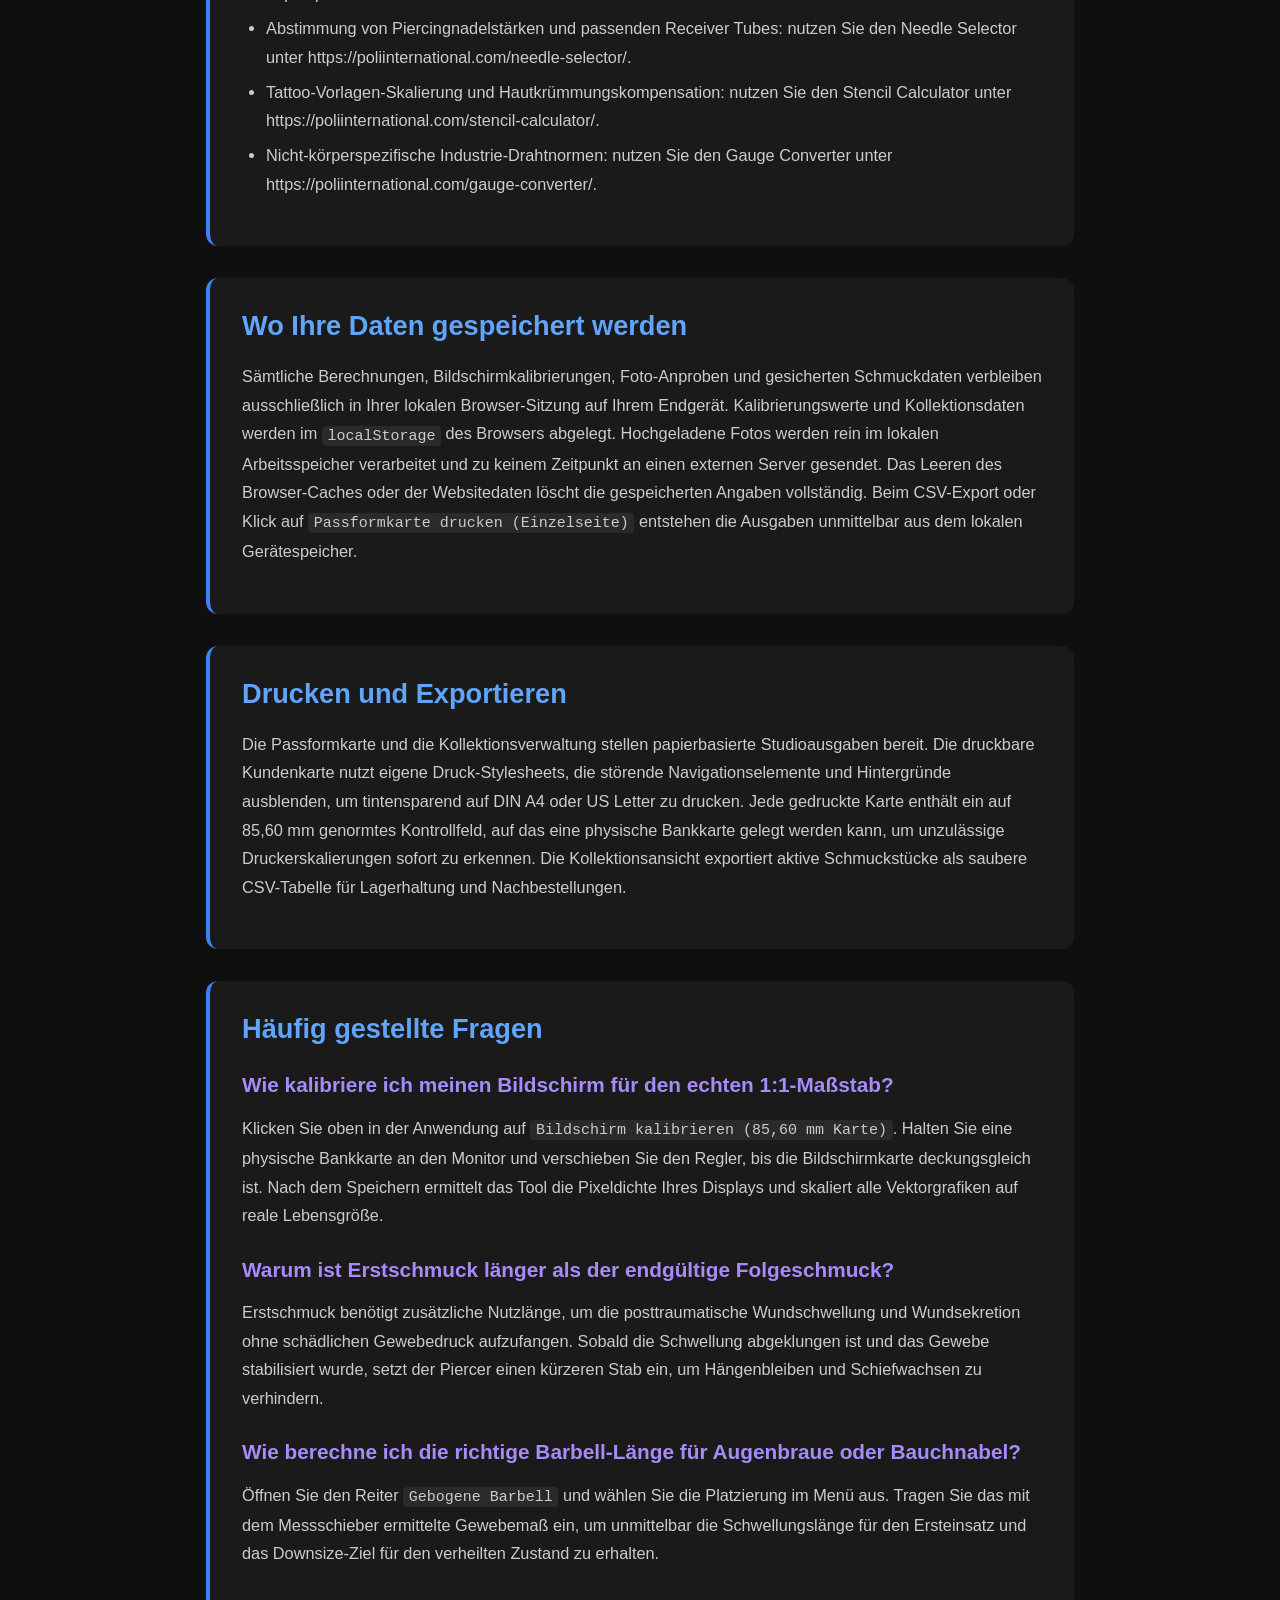
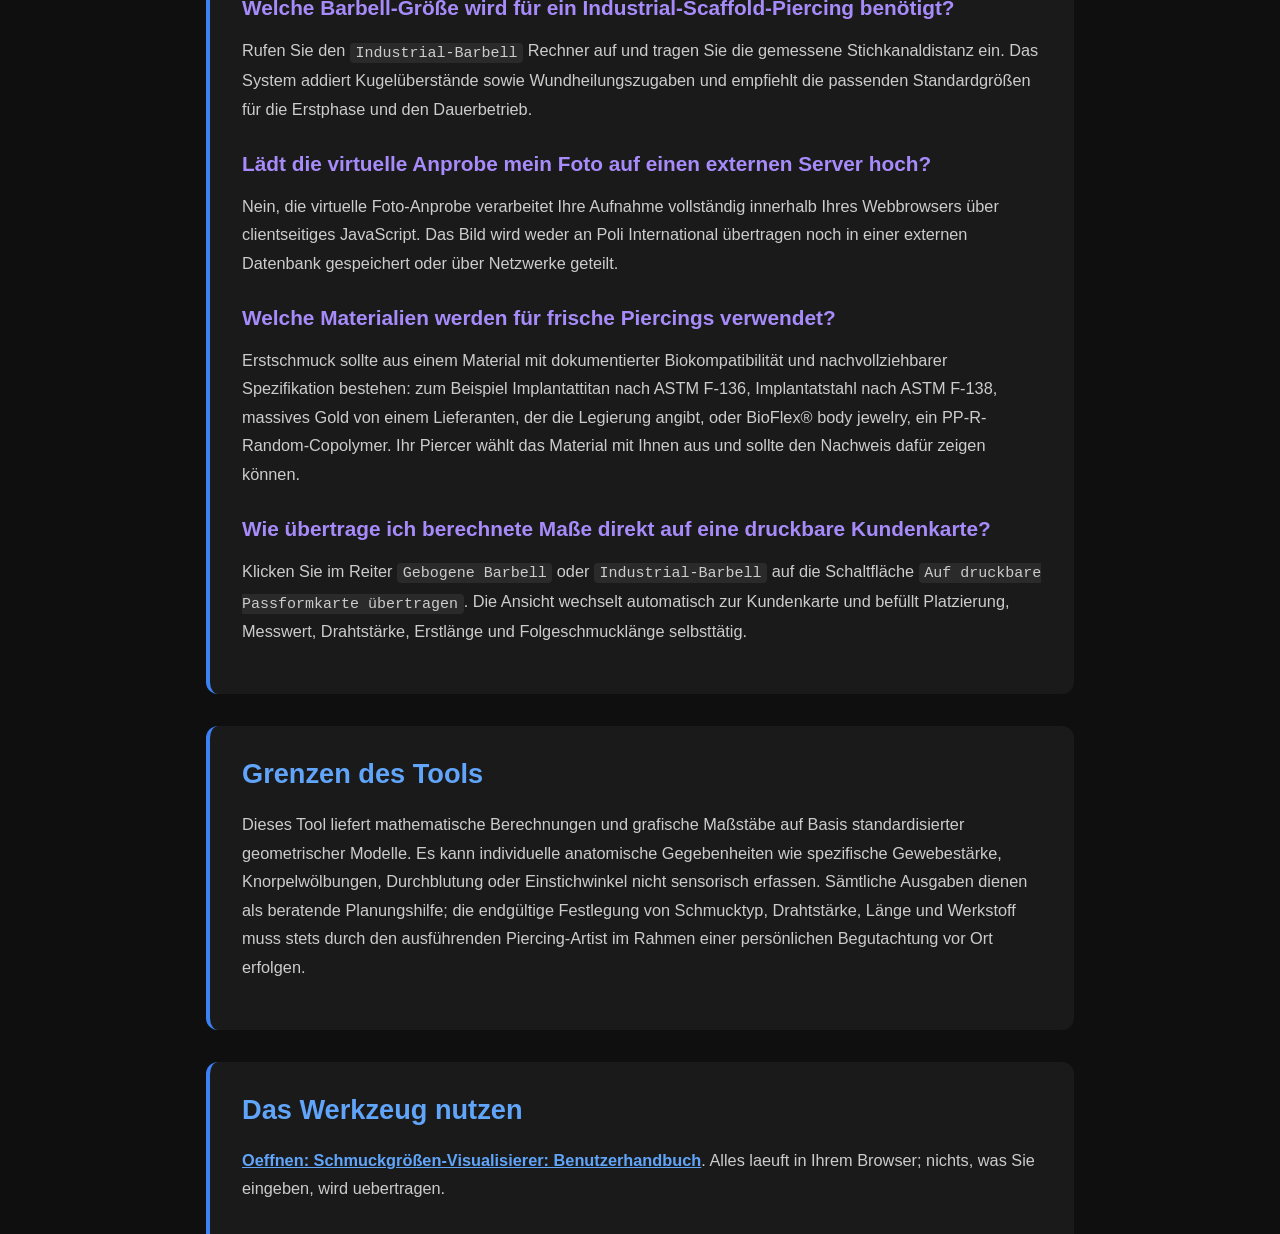
==== commit c0da6342: "sync documentation-de.html from the live site The website copy of this tool moved on and the repo di" ====
--- a/documentation-de.html
+++ b/documentation-de.html
@@ -61,7 +61,7 @@
         <div class="doc-section">
         <h2>Bedienung und Funktionen</h2>
         <h3>Sprache wechseln</h3>
-        <p>Die Anwendung steht in sieben Sprachen zur Verfügung: Englisch (EN), Deutsch (DE), Französisch (FR), Spanisch (ES), Italienisch (IT), Portugiesisch (PT) und Niederländisch (NL).</p>
+        <p>Die Anwendung steht in acht Sprachen zur Verfügung: Englisch (EN), Deutsch (DE), Französisch (FR), Spanisch (ES), Italienisch (IT), Portugiesisch (PT), Niederländisch (NL) und Thailändisch (TH).</p>
         <ol>
         <li><strong>Sprachauswahl in der oberen Leiste:</strong> Nutzen Sie das Dropdown-Menü in der oberen fixierten Funktionsleiste (oder im Seitenfuß), um Ihre bevorzugte Sprache auf jedem Endgerät auszuwählen.</li>
         <li><strong>Schnellwechsel-Schaltflächen (Desktop &amp; Tablet):</strong> Klicken Sie auf eines der Länderkürzel (<code>EN</code>, <code>DE</code>, <code>FR</code>, <code>ES</code>, <code>IT</code>, <code>PT</code>, <code>NL</code>), um die gesamte Benutzeroberfläche mit einem Klick umzuschalten. Die aktive Sprache wird in Roségold hervorgehoben.</li>
@@ -174,7 +174,7 @@
         <h3>Lädt die virtuelle Anprobe mein Foto auf einen externen Server hoch?</h3>
         <p>Nein, die virtuelle Foto-Anprobe verarbeitet Ihre Aufnahme vollständig innerhalb Ihres Webbrowsers über clientseitiges JavaScript. Das Bild wird weder an Poli International übertragen noch in einer externen Datenbank gespeichert oder über Netzwerke geteilt.</p>
         <h3>Welche Materialien werden für frische Piercings verwendet?</h3>
-        <p>Erstschmuck sollte aus einem Material mit dokumentierter Biokompatibilität und nachvollziehbarer Spezifikation bestehen: zum Beispiel Implantattitan nach ASTM F-136, Implantatstahl nach ASTM F-138, massives Gold von einem Lieferanten, der die Legierung angibt, oder BioFlex(R) body jewelry, ein PP-R-Random-Copolymer. Ihr Piercer wählt das Material mit Ihnen aus und sollte den Nachweis dafür zeigen können.</p>
+        <p>Erstschmuck sollte aus einem Material mit dokumentierter Biokompatibilität und nachvollziehbarer Spezifikation bestehen: zum Beispiel Implantattitan nach ASTM F-136, Implantatstahl nach ASTM F-138, massives Gold von einem Lieferanten, der die Legierung angibt, oder BioFlex® body jewelry, ein PP-R-Random-Copolymer. Ihr Piercer wählt das Material mit Ihnen aus und sollte den Nachweis dafür zeigen können.</p>
         <h3>Wie übertrage ich berechnete Maße direkt auf eine druckbare Kundenkarte?</h3>
         <p>Klicken Sie im Reiter <code>Gebogene Barbell</code> oder <code>Industrial-Barbell</code> auf die Schaltfläche <code>Auf druckbare Passformkarte übertragen</code>. Die Ansicht wechselt automatisch zur Kundenkarte und befüllt Platzierung, Messwert, Drahtstärke, Erstlänge und Folgeschmucklänge selbsttätig.</p>
         </div>
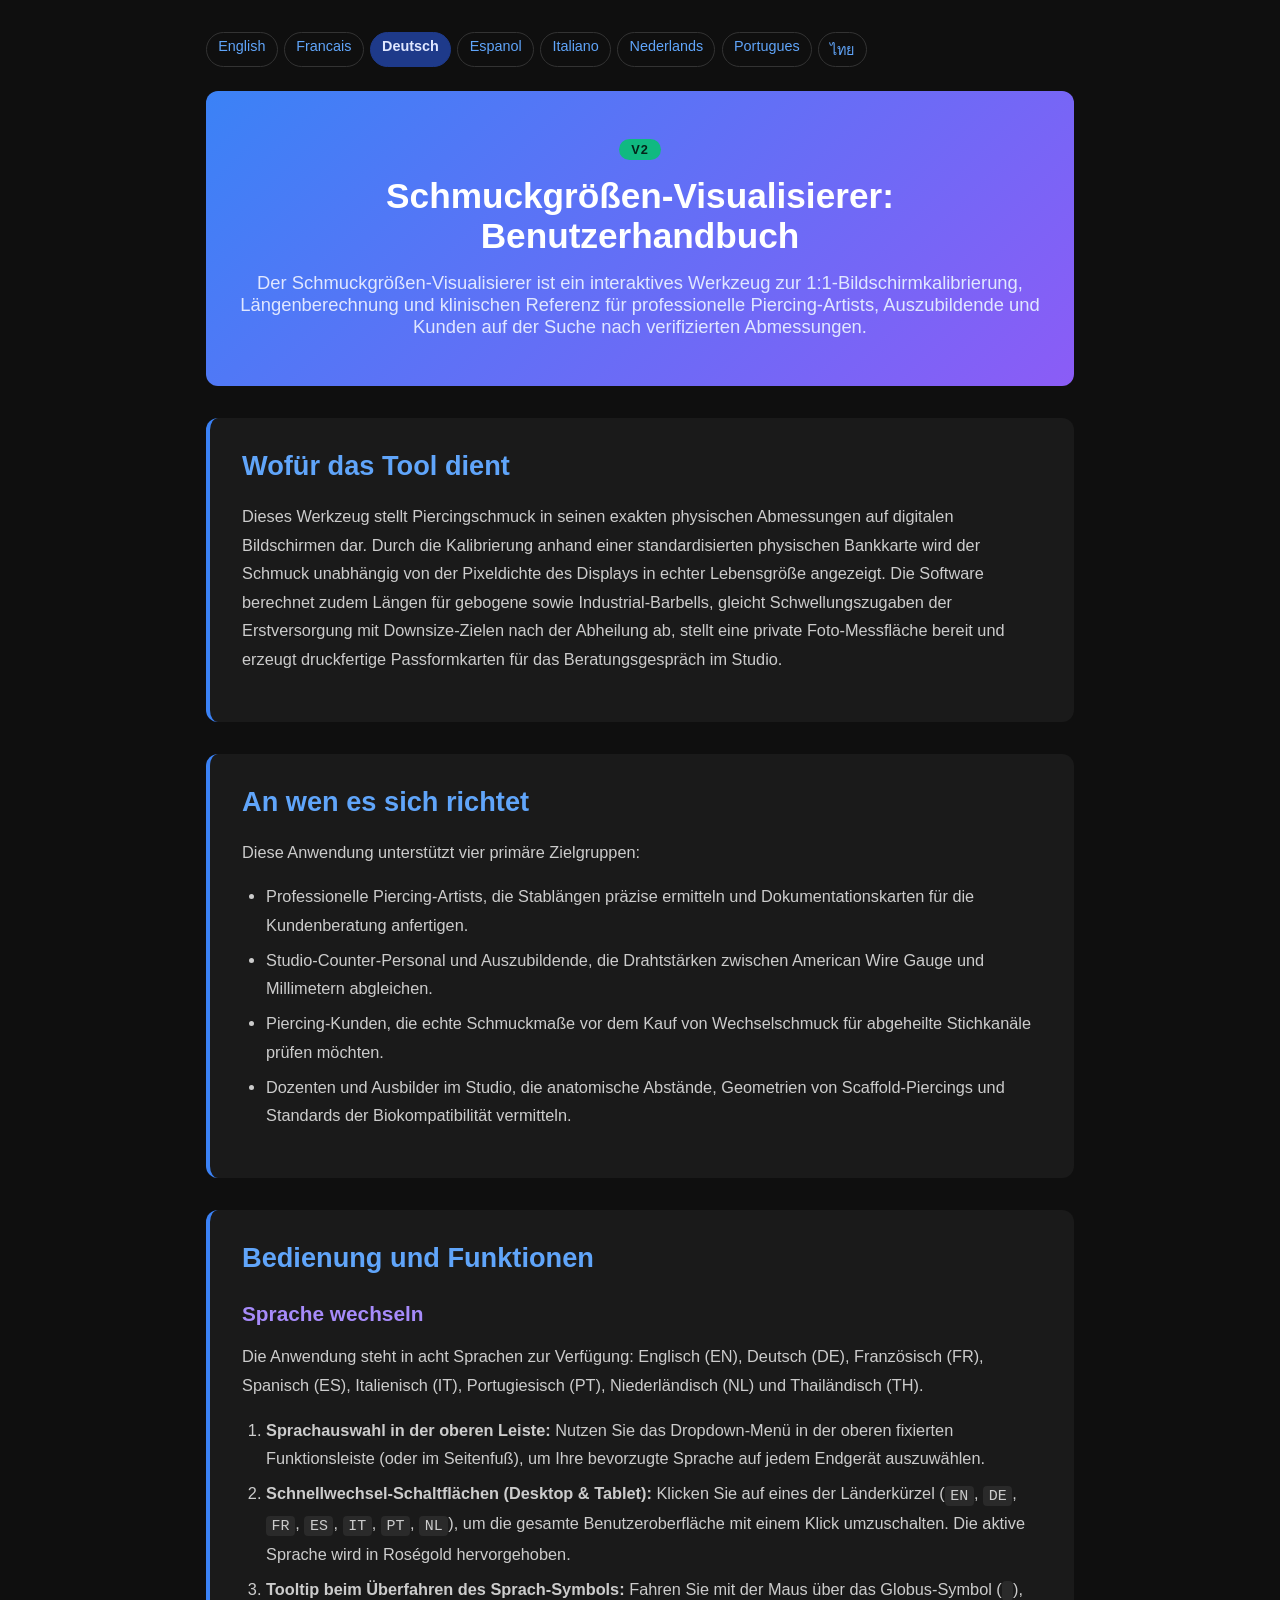
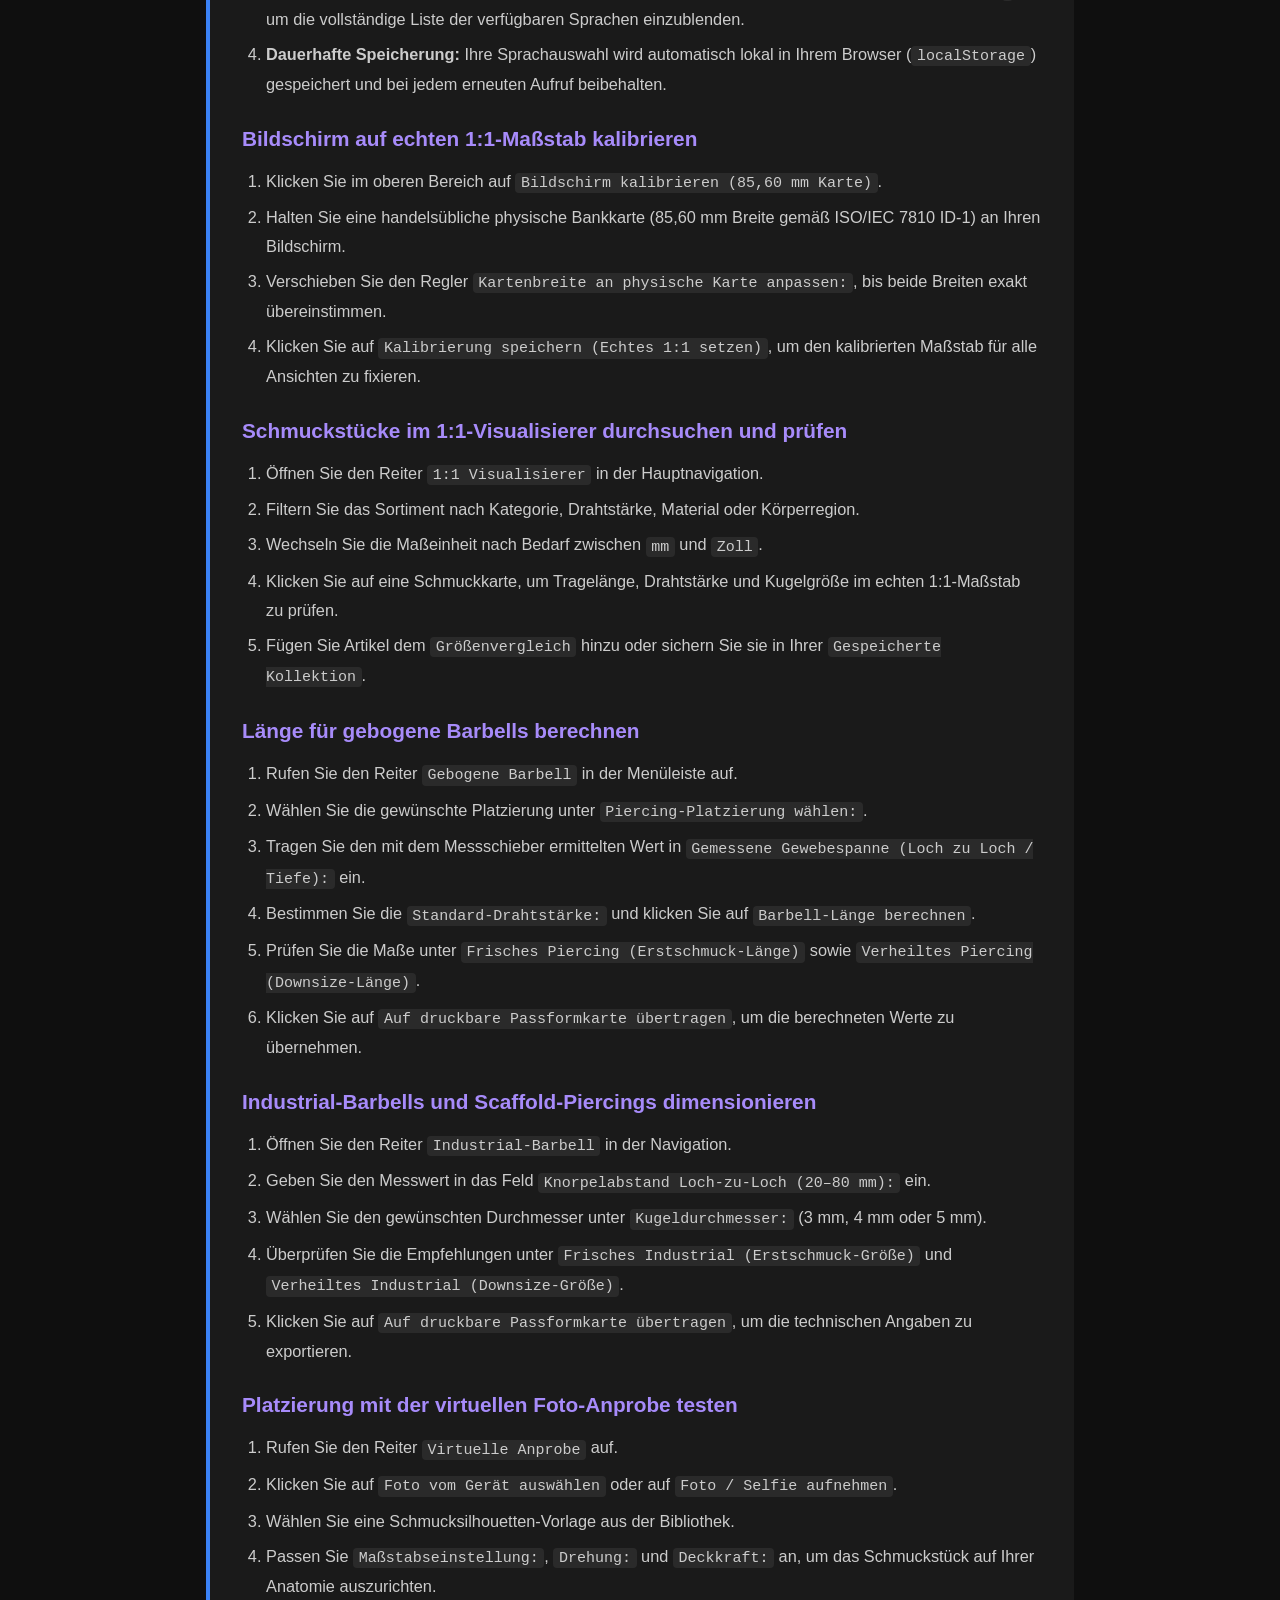
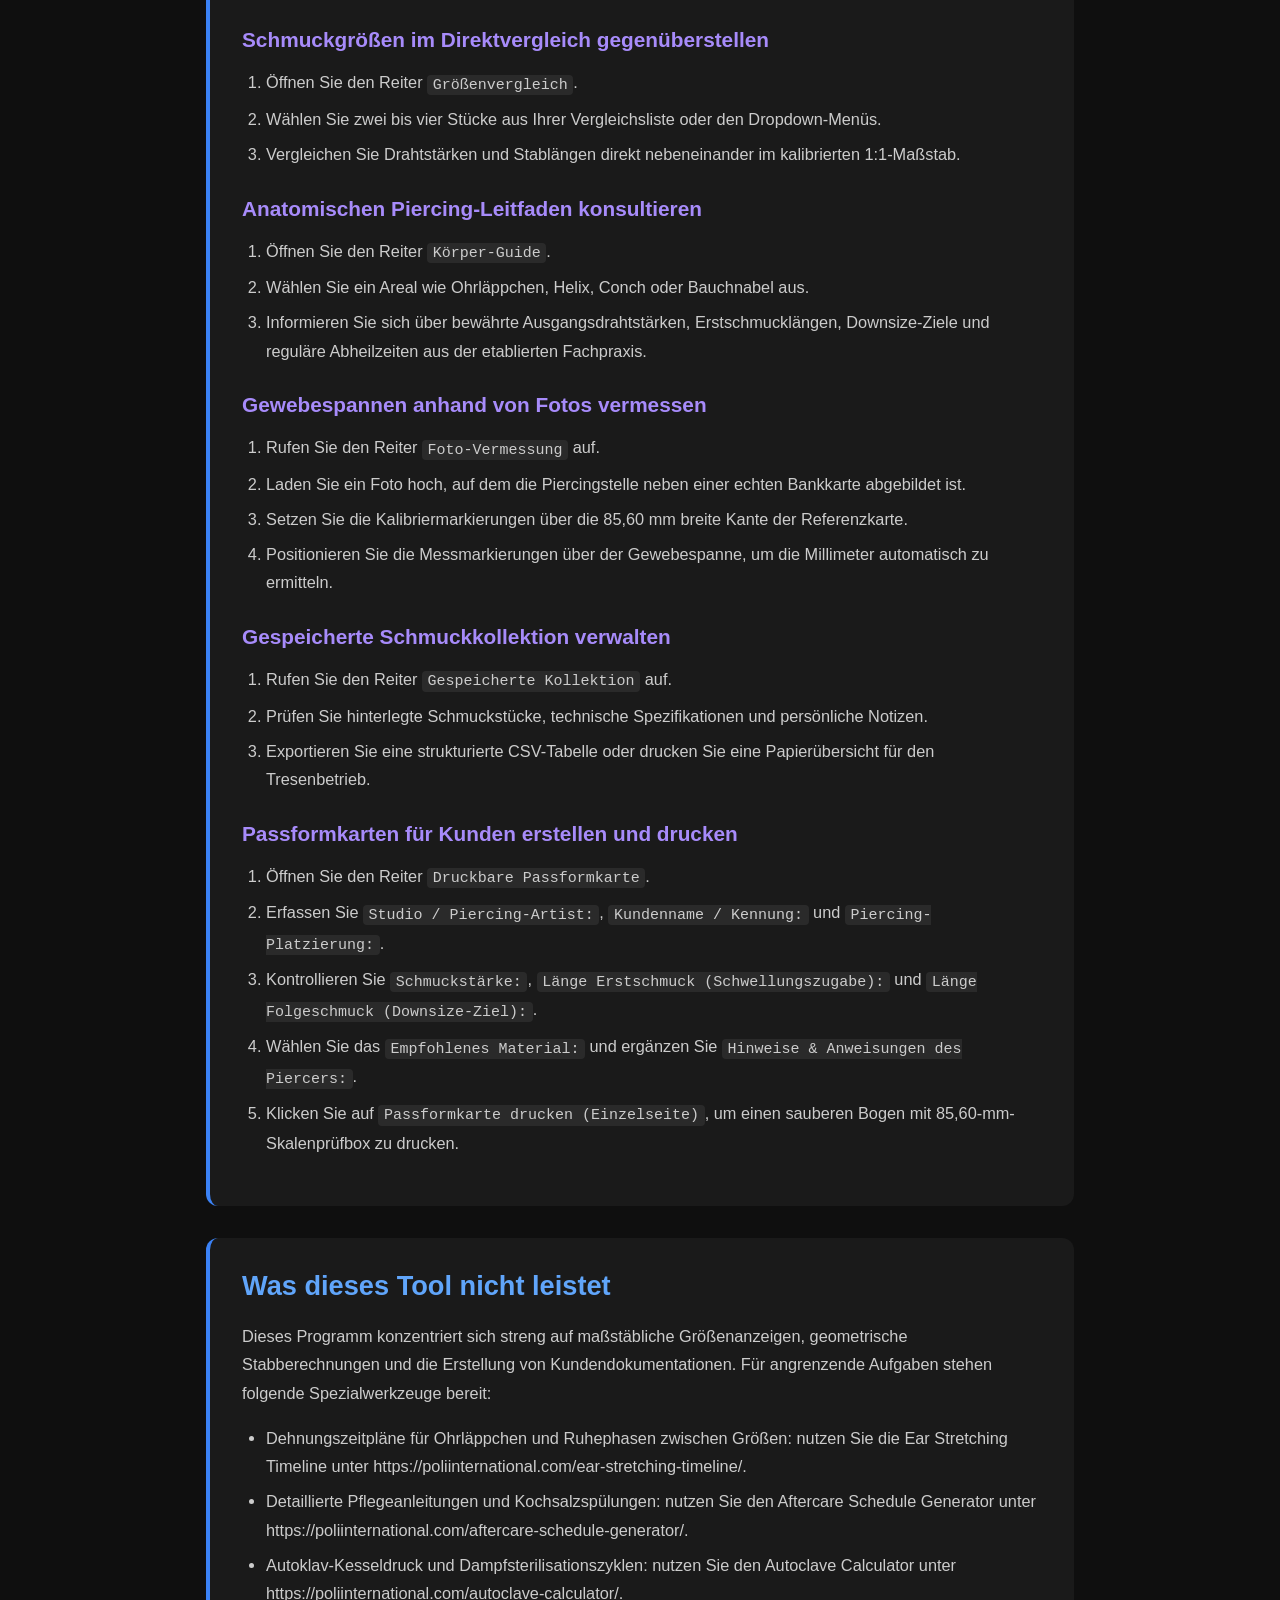
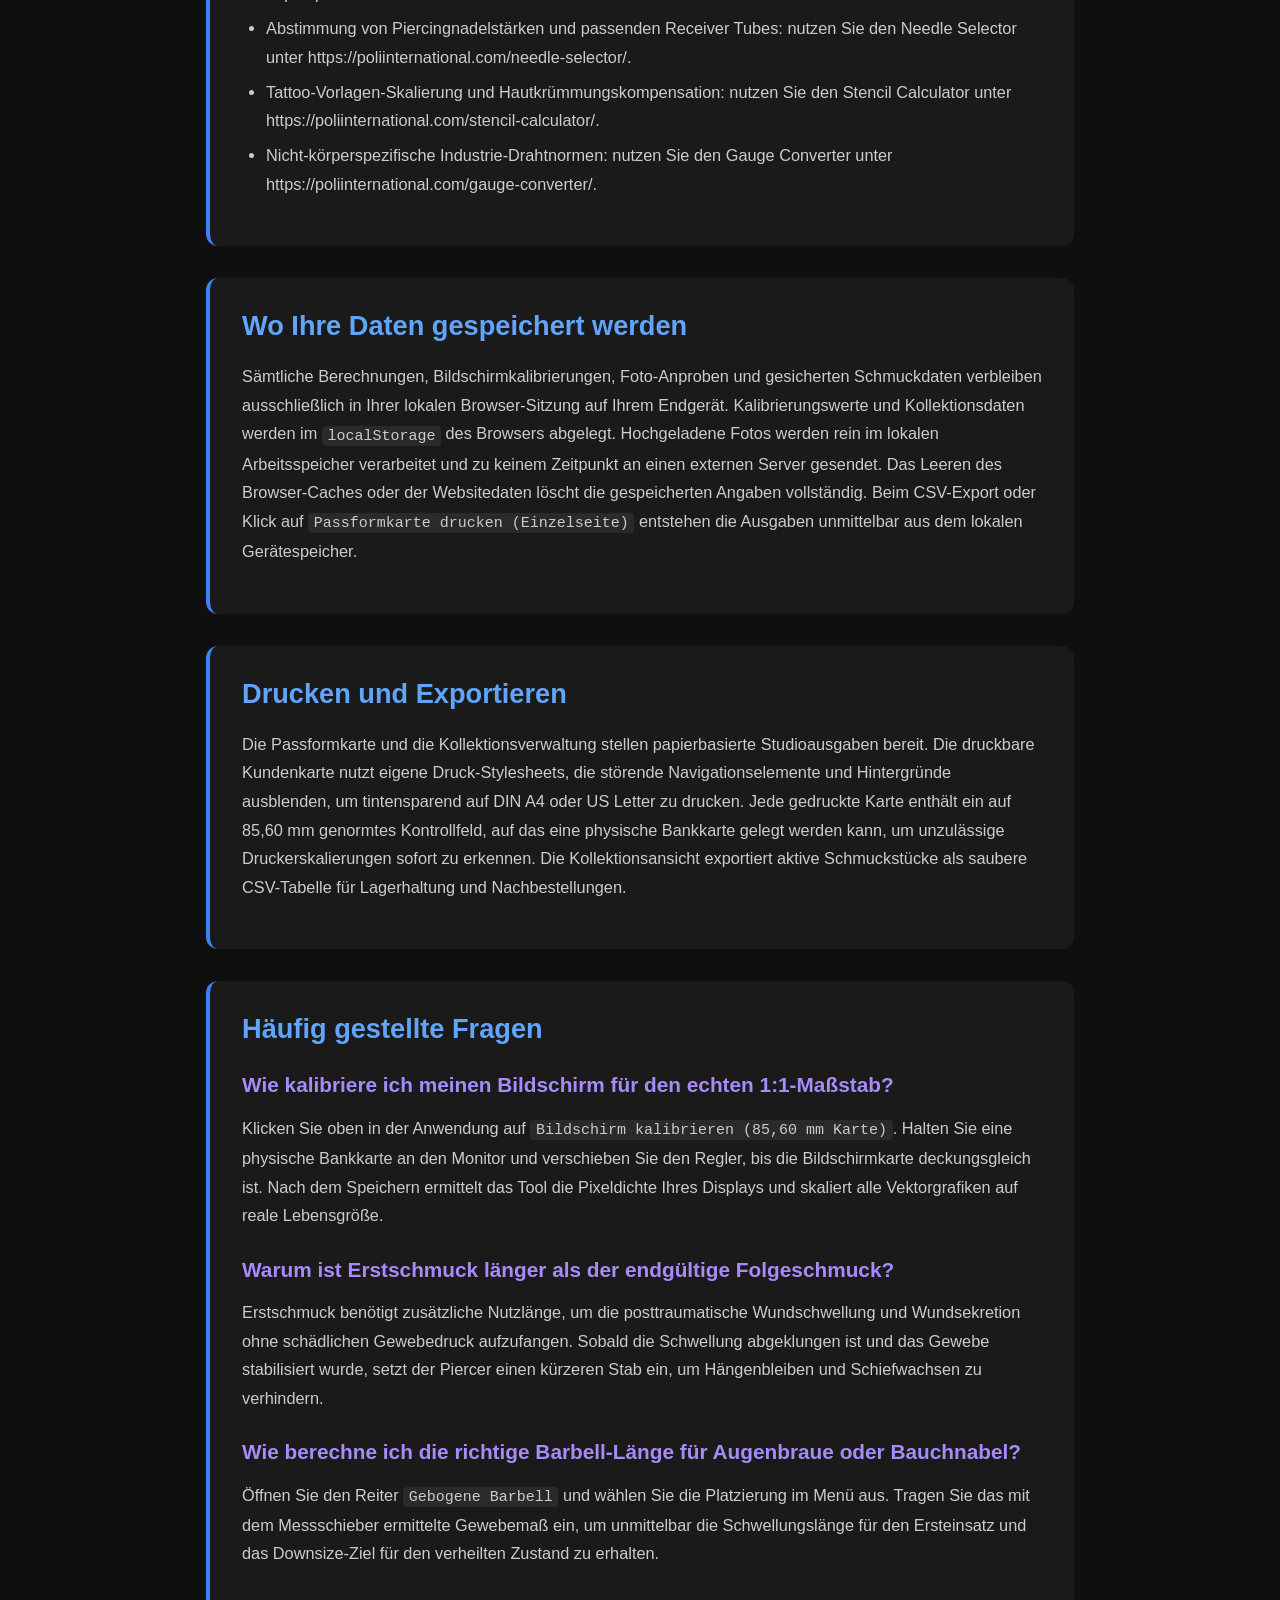
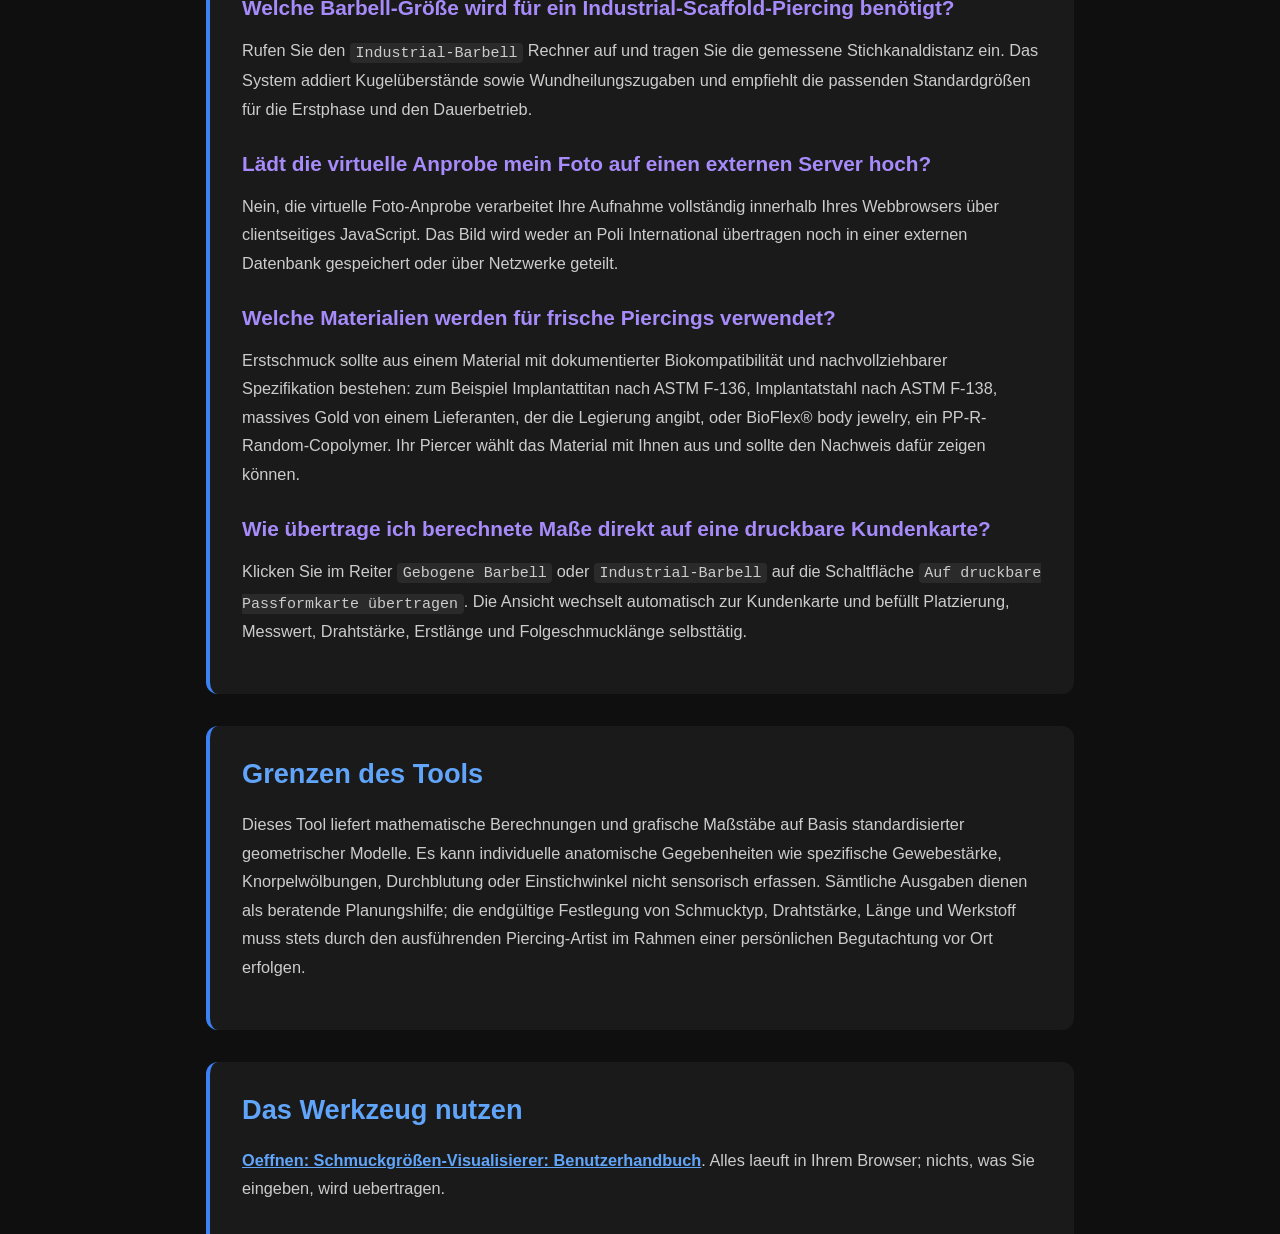
==== commit 2f9d76d1: "sync documentation-de.html from the live site The website copy of this tool moved on and the repo di" ====
--- a/documentation-de.html
+++ b/documentation-de.html
@@ -65,7 +65,7 @@
         <ol>
         <li><strong>Sprachauswahl in der oberen Leiste:</strong> Nutzen Sie das Dropdown-Menü in der oberen fixierten Funktionsleiste (oder im Seitenfuß), um Ihre bevorzugte Sprache auf jedem Endgerät auszuwählen.</li>
         <li><strong>Schnellwechsel-Schaltflächen (Desktop &amp; Tablet):</strong> Klicken Sie auf eines der Länderkürzel (<code>EN</code>, <code>DE</code>, <code>FR</code>, <code>ES</code>, <code>IT</code>, <code>PT</code>, <code>NL</code>), um die gesamte Benutzeroberfläche mit einem Klick umzuschalten. Die aktive Sprache wird in Roségold hervorgehoben.</li>
-        <li><strong>Tooltip beim Überfahren des Sprach-Symbols:</strong> Fahren Sie mit der Maus über das Globus-Symbol (<code>🌐</code>), um die vollständige Liste der verfügbaren Sprachen einzublenden.</li>
+        <li><strong>Tooltip beim Überfahren des Sprach-Symbols:</strong> Fahren Sie mit der Maus über das Globus-Symbol (<code></code>), um die vollständige Liste der verfügbaren Sprachen einzublenden.</li>
         <li><strong>Dauerhafte Speicherung:</strong> Ihre Sprachauswahl wird automatisch lokal in Ihrem Browser (<code>localStorage</code>) gespeichert und bei jedem erneuten Aufruf beibehalten.</li>
         </ol>
         <h3>Bildschirm auf echten 1:1-Maßstab kalibrieren</h3>
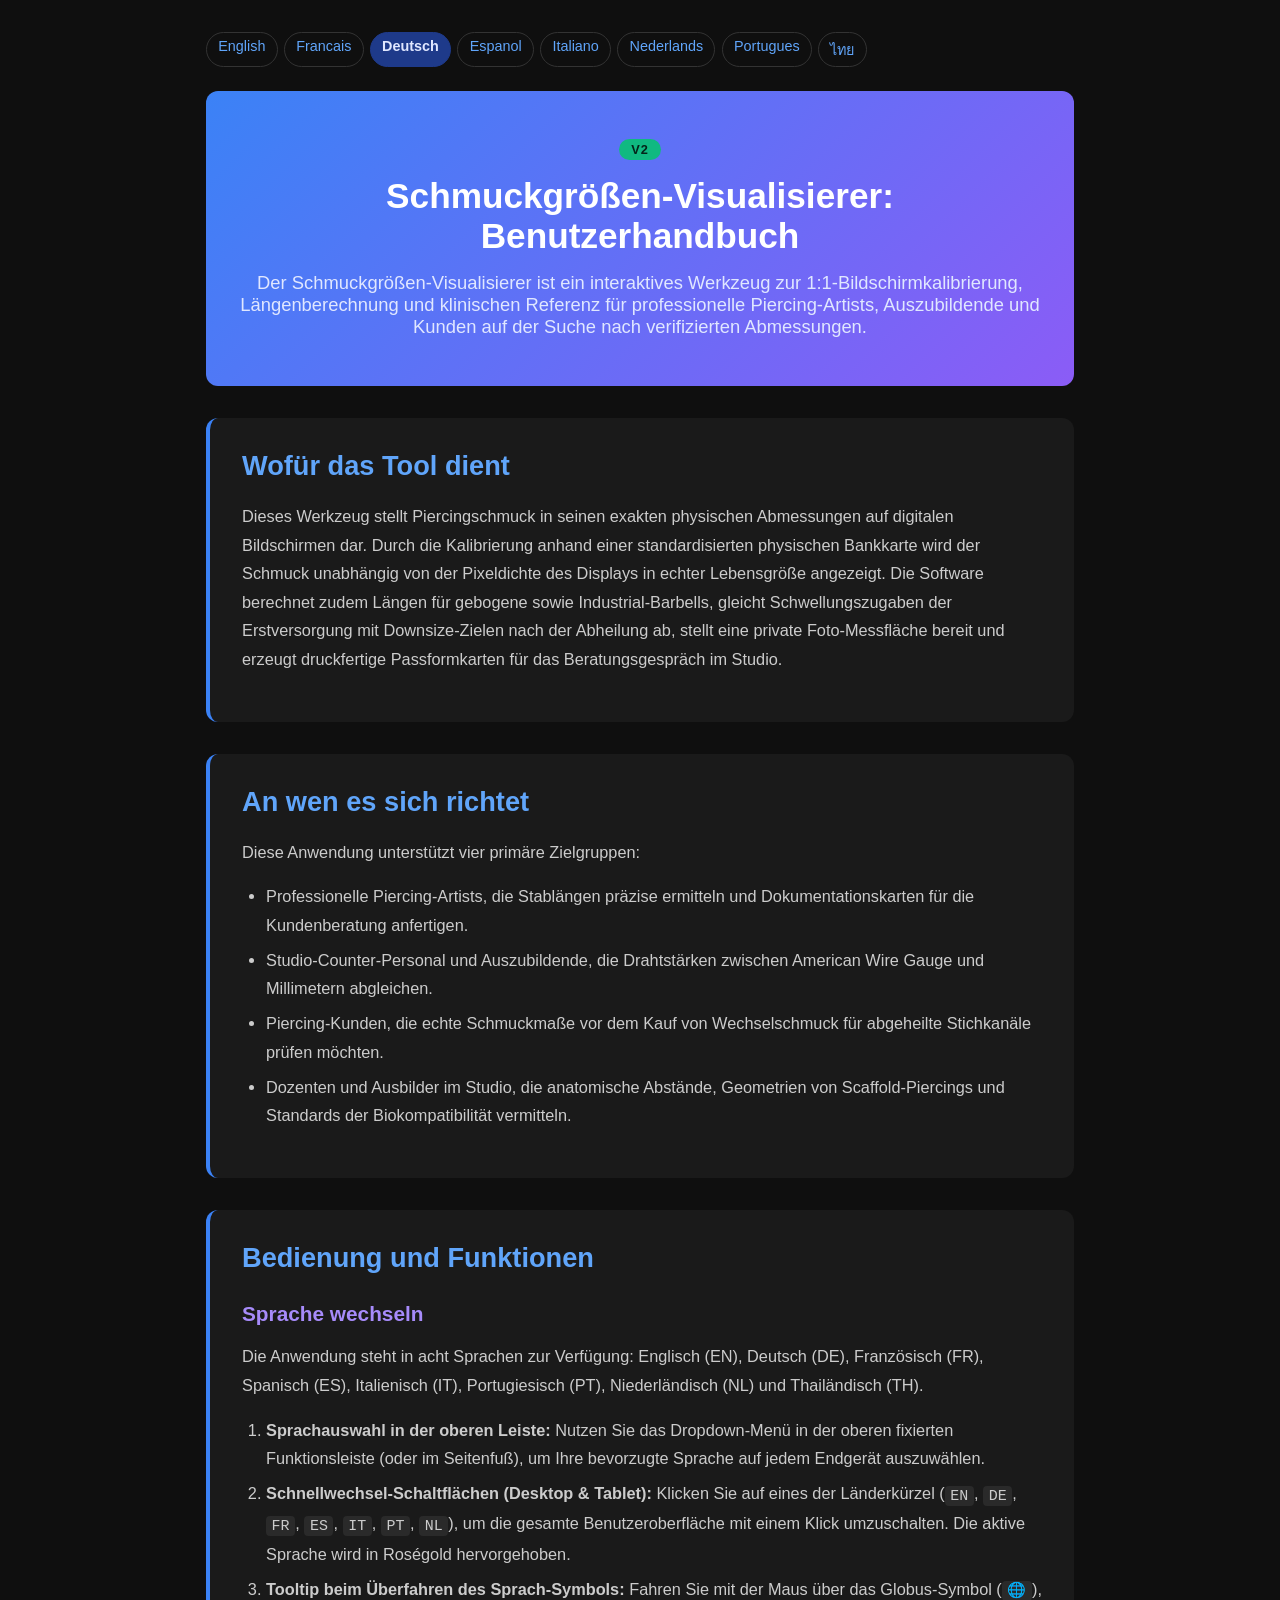
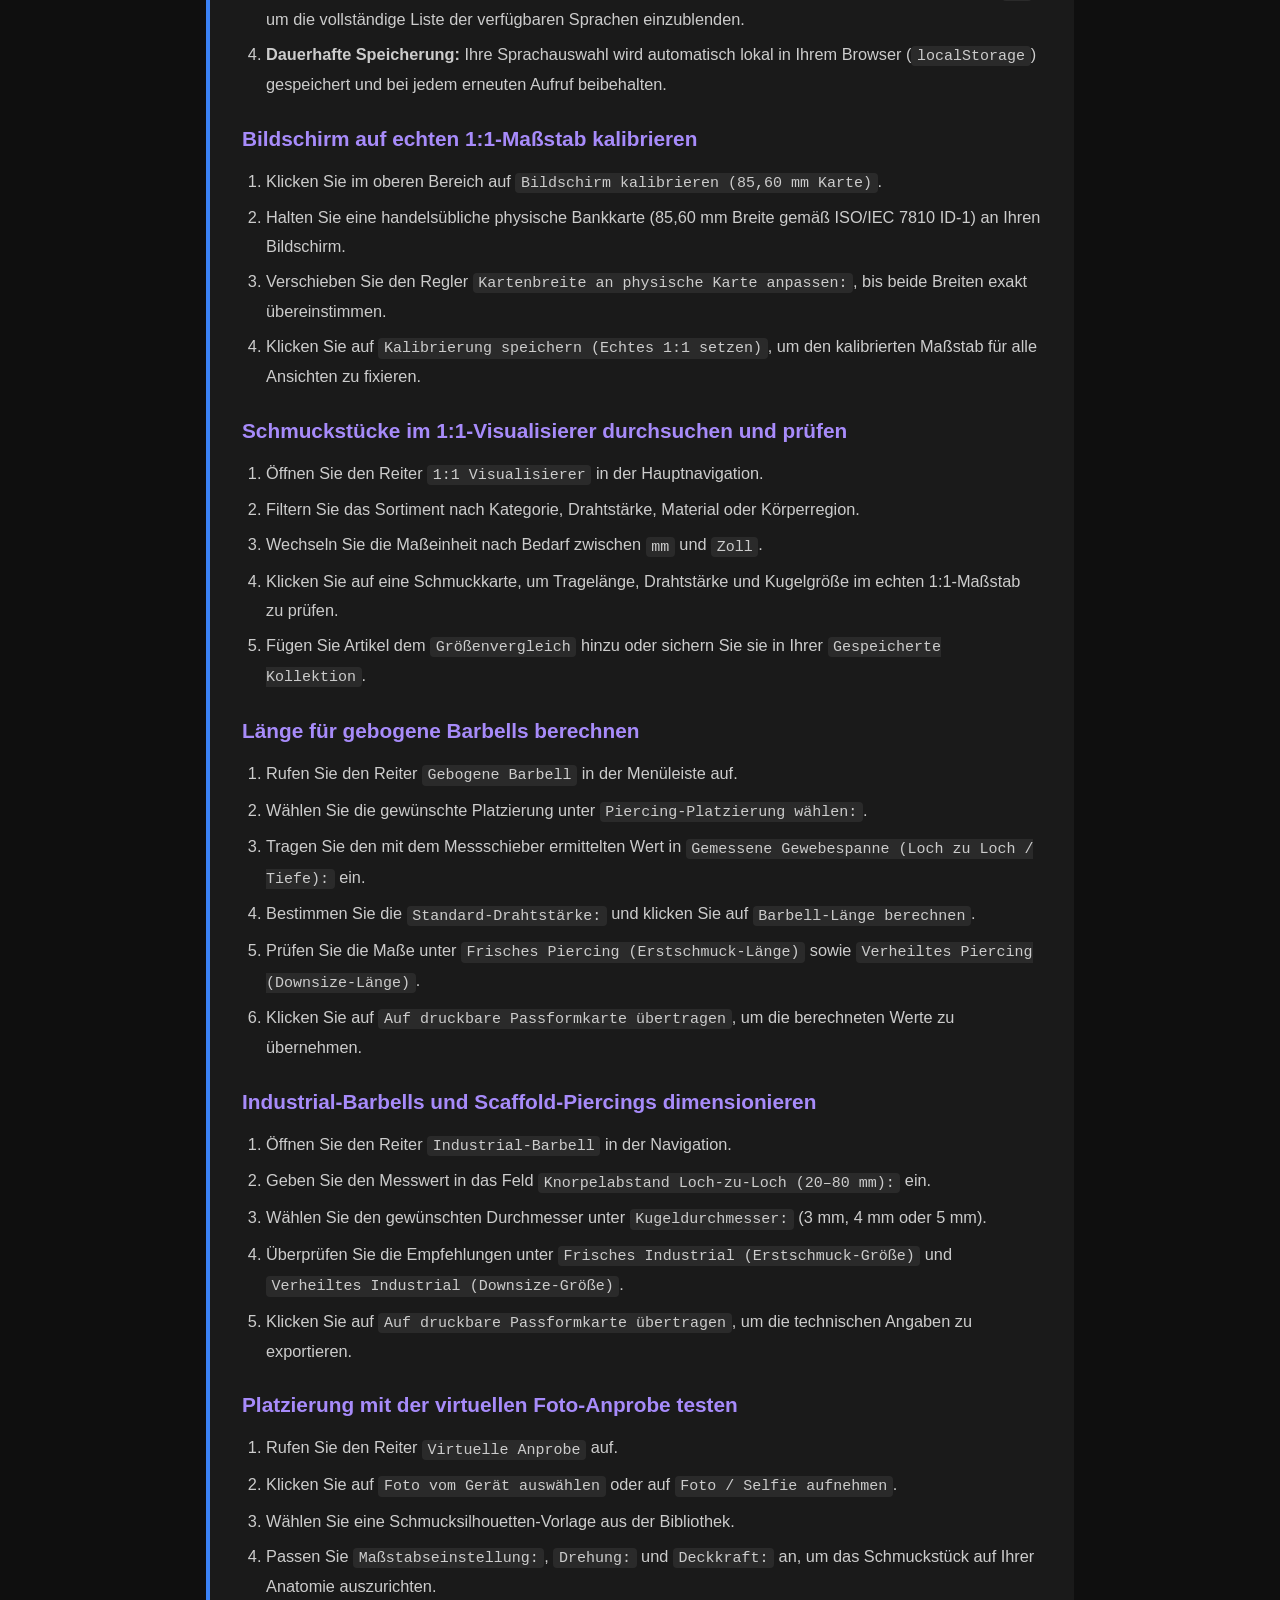
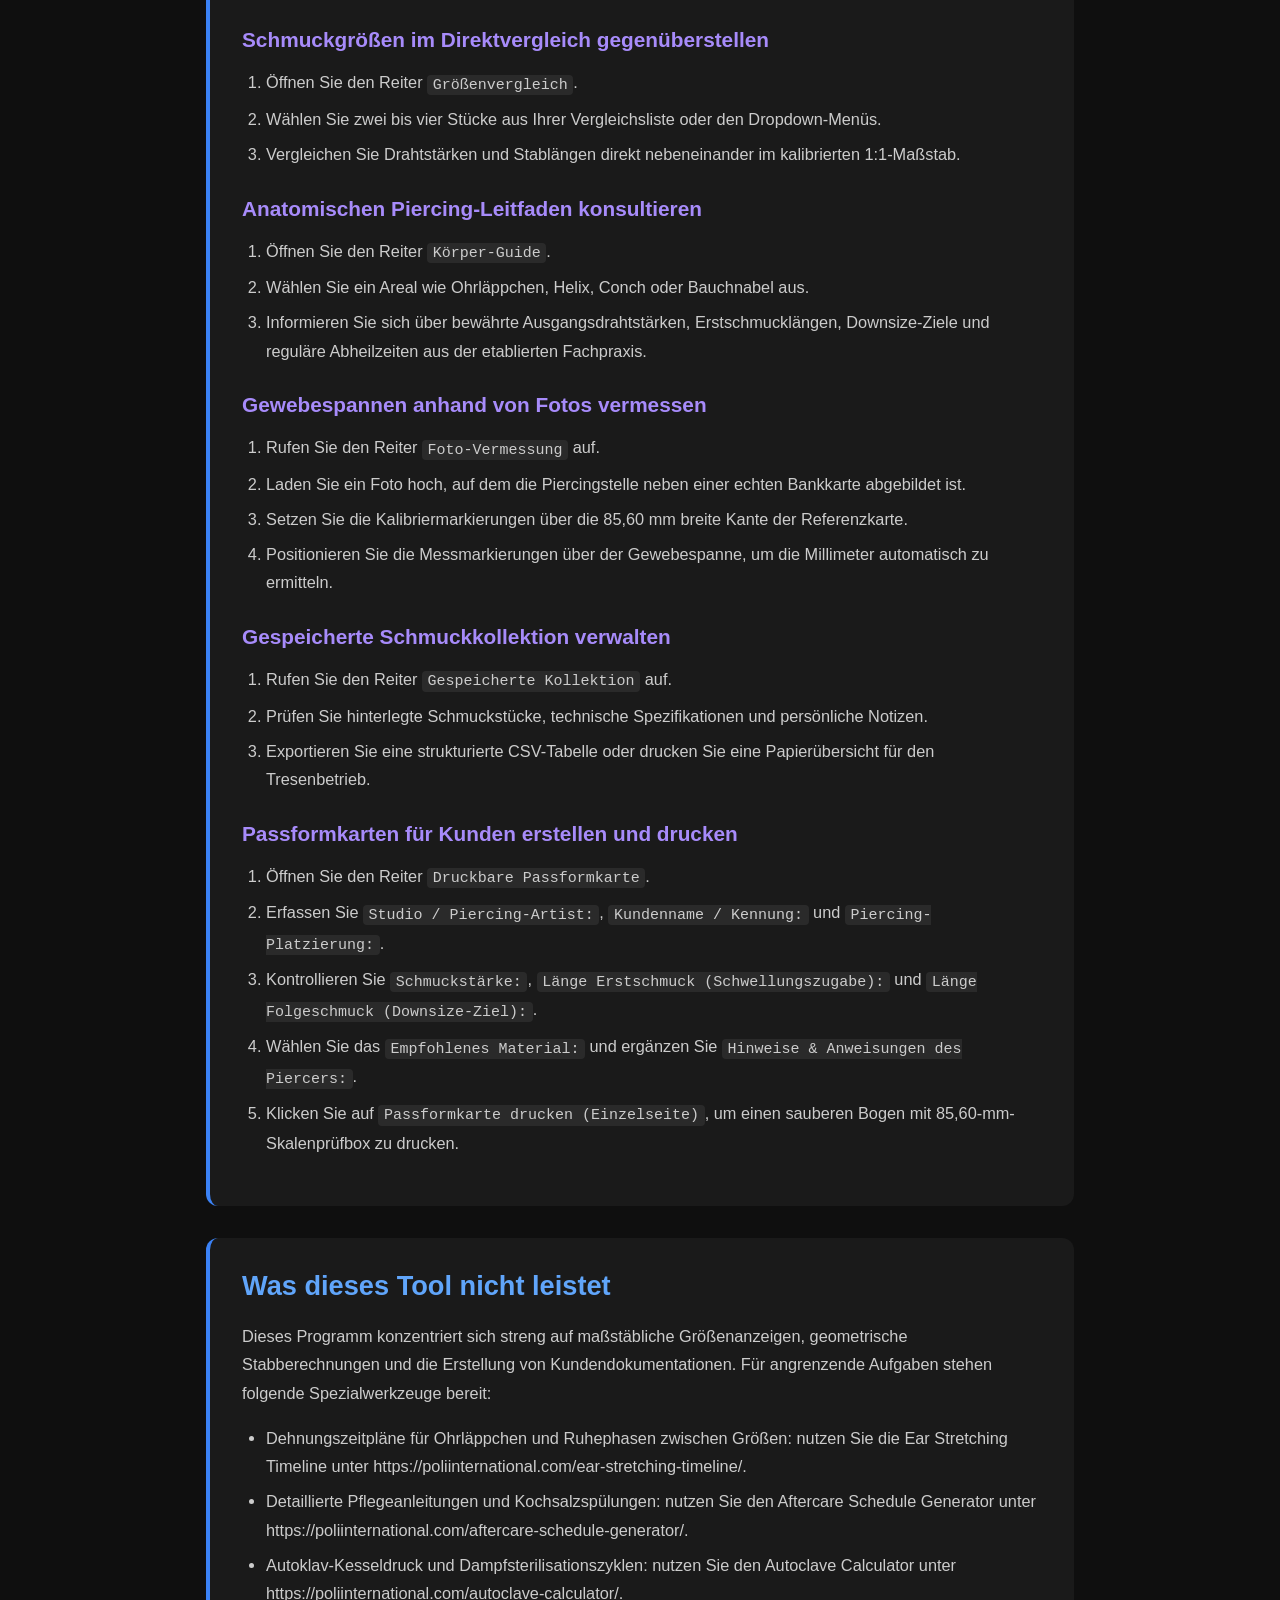
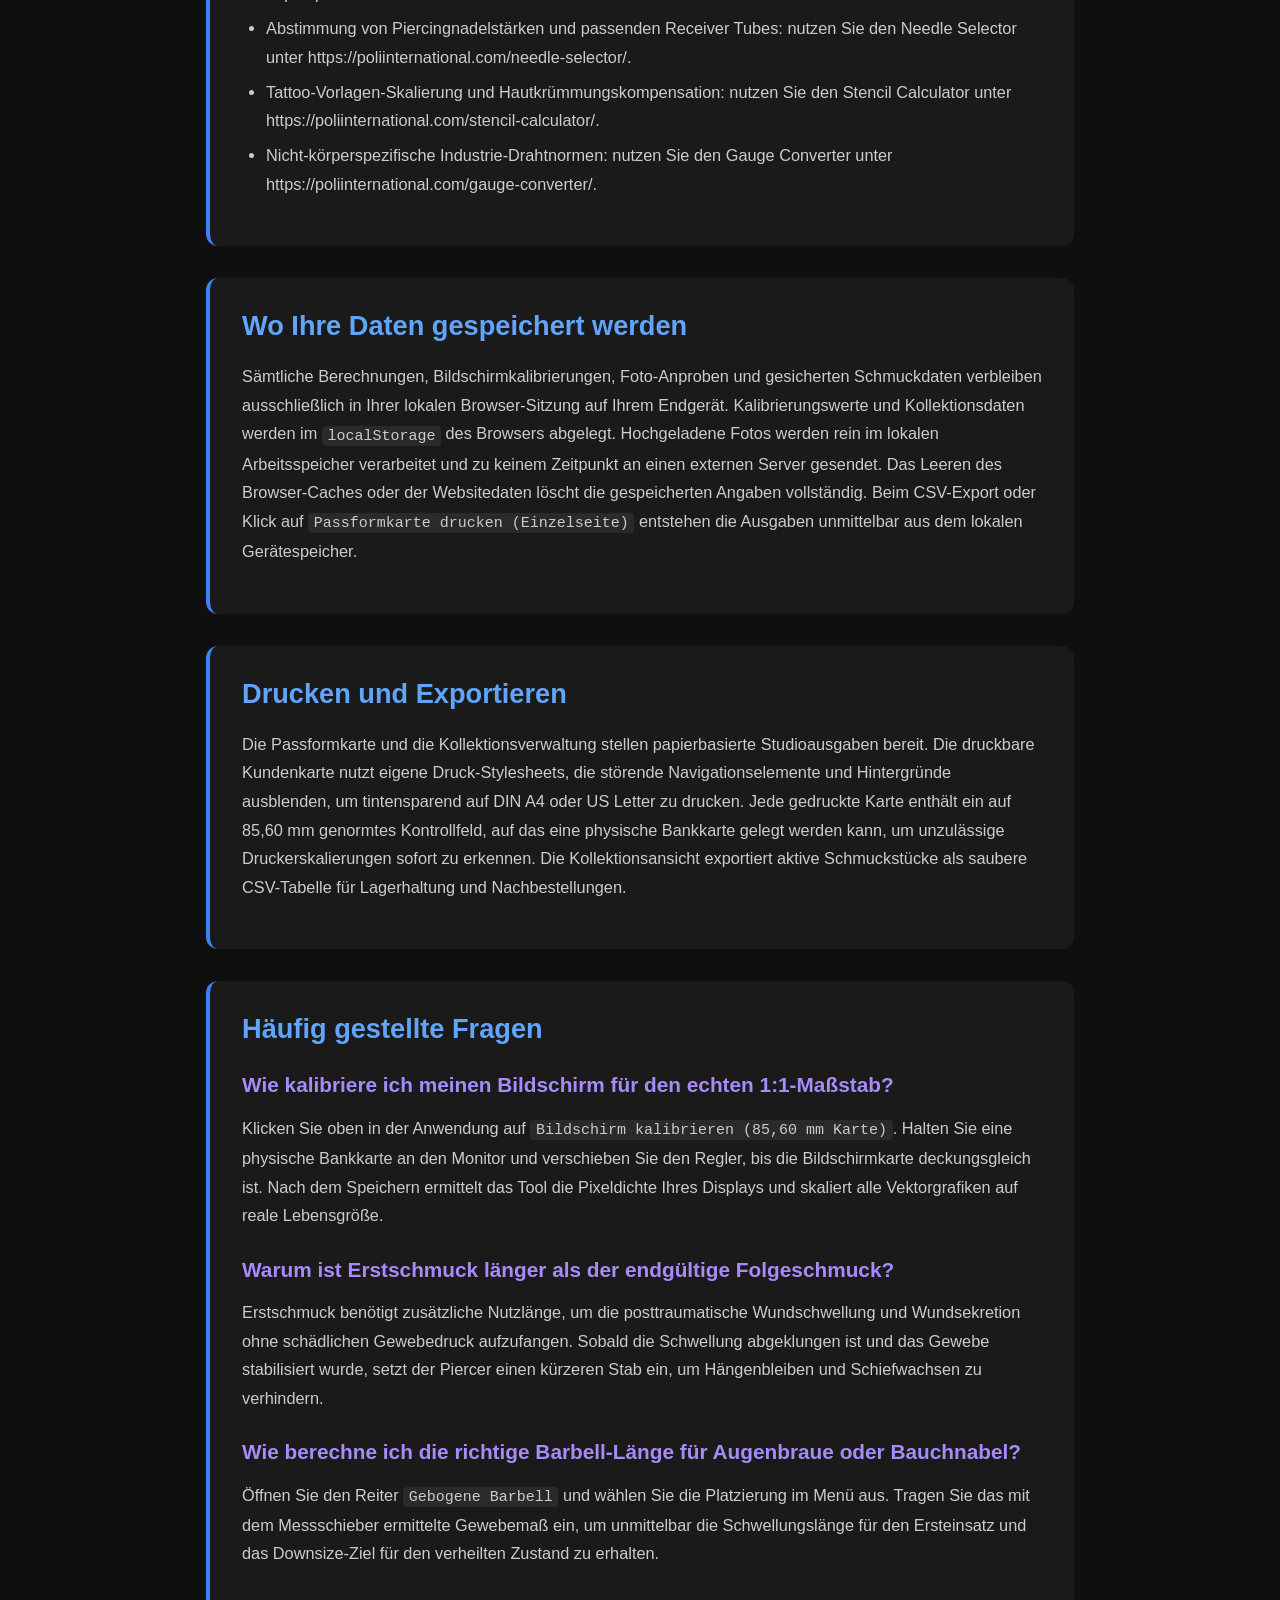
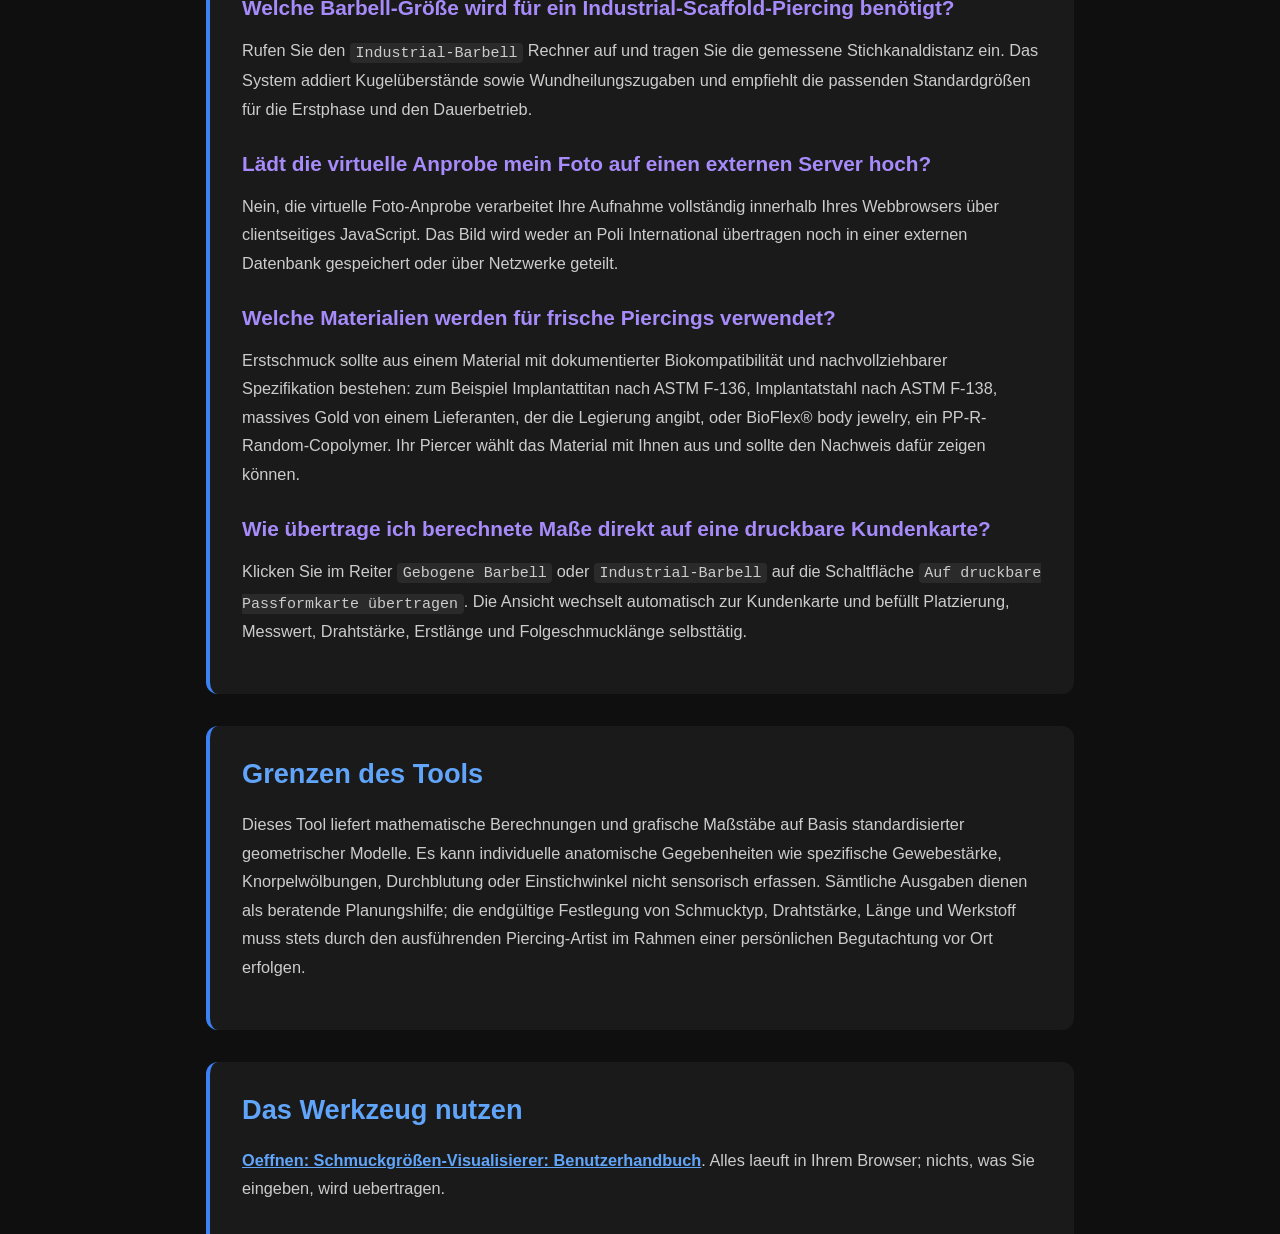
==== commit 7a478864: "sync documentation-de.html from the live site The website copy of this tool moved on and the repo di" ====
--- a/documentation-de.html
+++ b/documentation-de.html
@@ -65,7 +65,7 @@
         <ol>
         <li><strong>Sprachauswahl in der oberen Leiste:</strong> Nutzen Sie das Dropdown-Menü in der oberen fixierten Funktionsleiste (oder im Seitenfuß), um Ihre bevorzugte Sprache auf jedem Endgerät auszuwählen.</li>
         <li><strong>Schnellwechsel-Schaltflächen (Desktop &amp; Tablet):</strong> Klicken Sie auf eines der Länderkürzel (<code>EN</code>, <code>DE</code>, <code>FR</code>, <code>ES</code>, <code>IT</code>, <code>PT</code>, <code>NL</code>), um die gesamte Benutzeroberfläche mit einem Klick umzuschalten. Die aktive Sprache wird in Roségold hervorgehoben.</li>
-        <li><strong>Tooltip beim Überfahren des Sprach-Symbols:</strong> Fahren Sie mit der Maus über das Globus-Symbol (<code></code>), um die vollständige Liste der verfügbaren Sprachen einzublenden.</li>
+        <li><strong>Tooltip beim Überfahren des Sprach-Symbols:</strong> Fahren Sie mit der Maus über das Globus-Symbol (<code>🌐</code>), um die vollständige Liste der verfügbaren Sprachen einzublenden.</li>
         <li><strong>Dauerhafte Speicherung:</strong> Ihre Sprachauswahl wird automatisch lokal in Ihrem Browser (<code>localStorage</code>) gespeichert und bei jedem erneuten Aufruf beibehalten.</li>
         </ol>
         <h3>Bildschirm auf echten 1:1-Maßstab kalibrieren</h3>
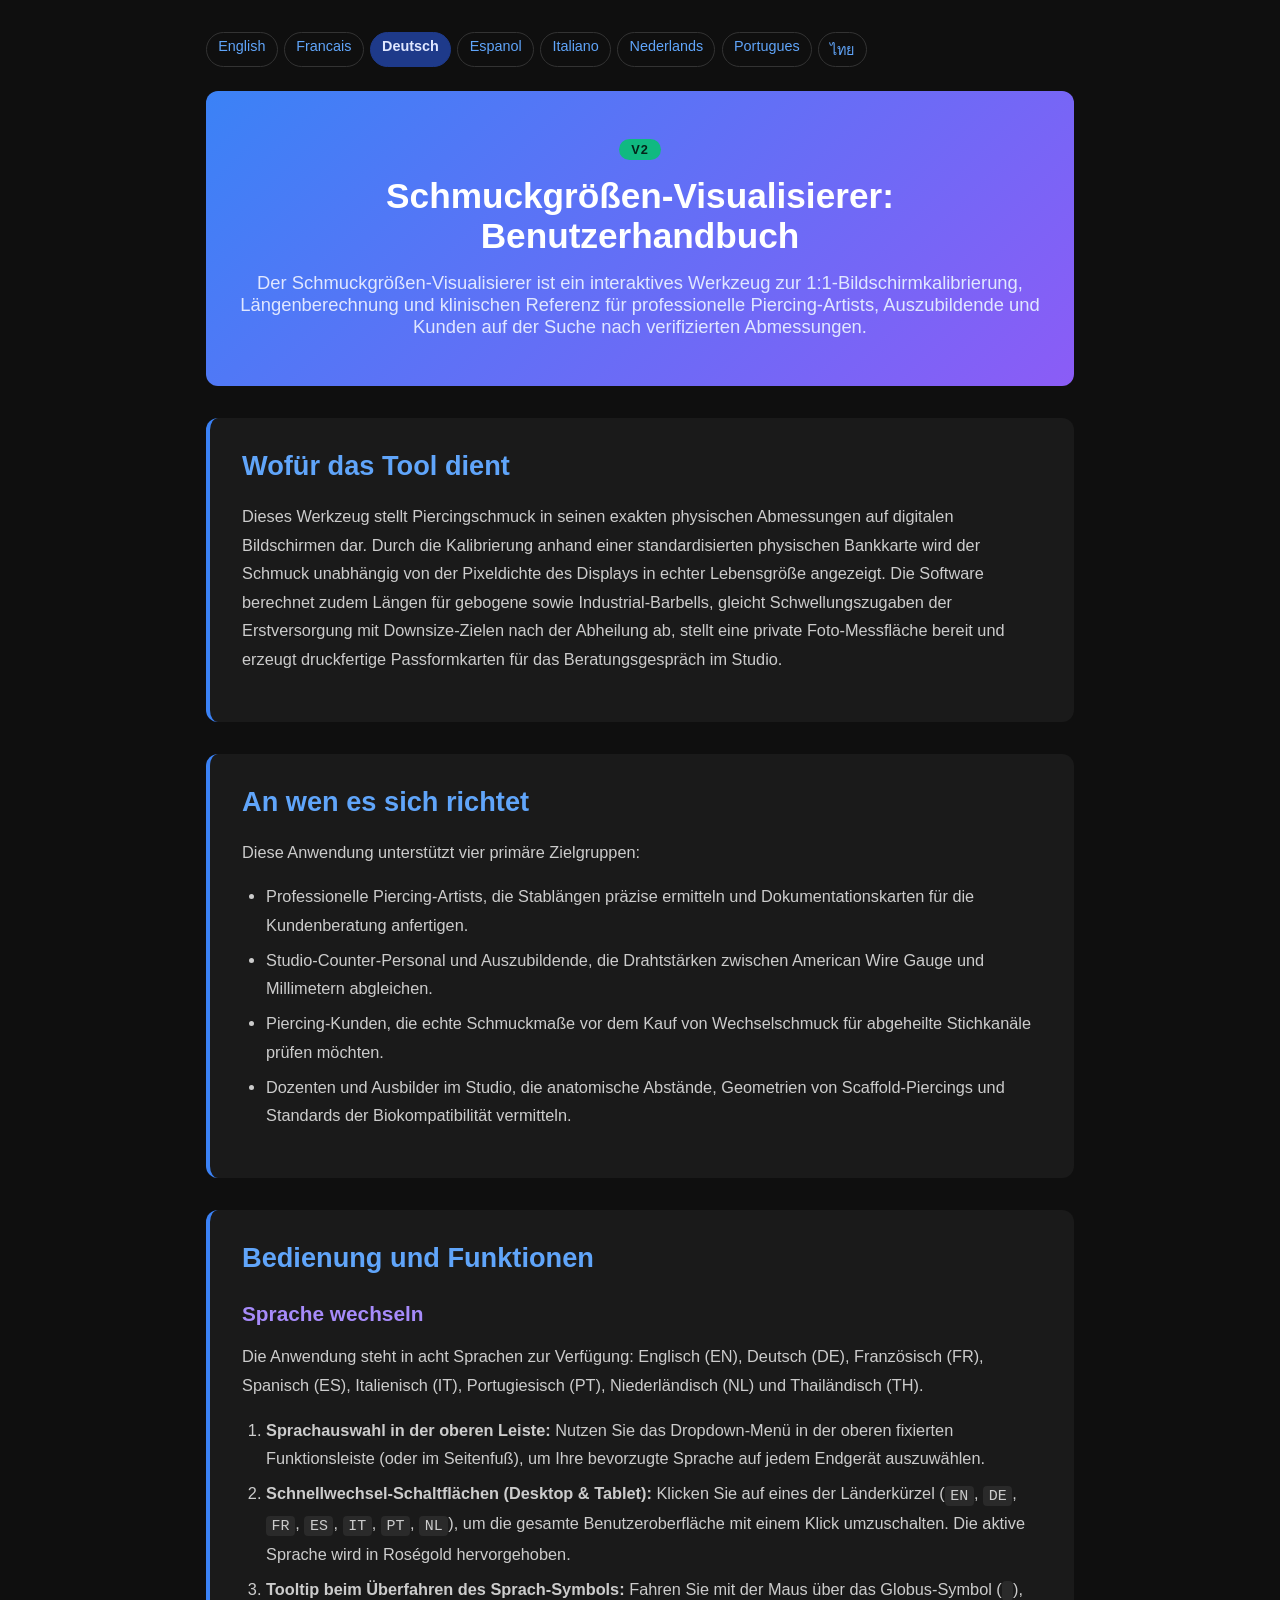
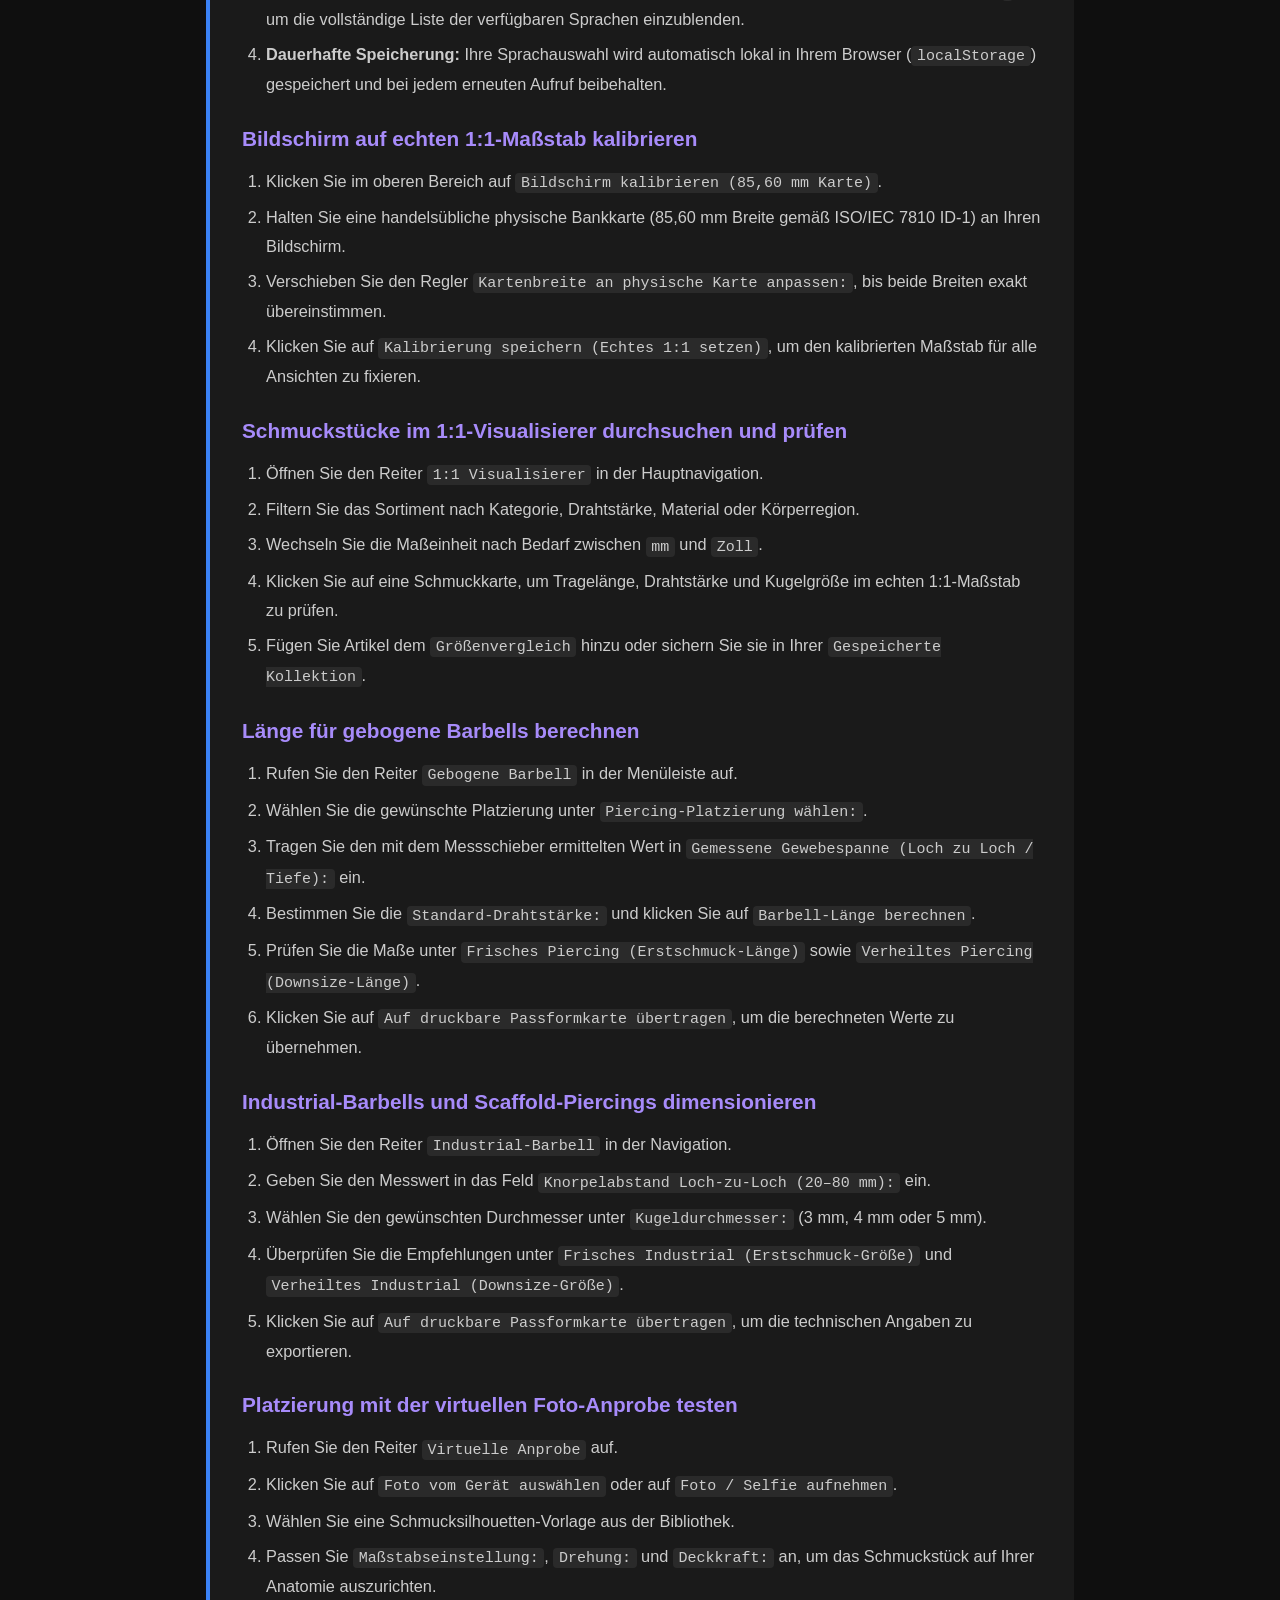
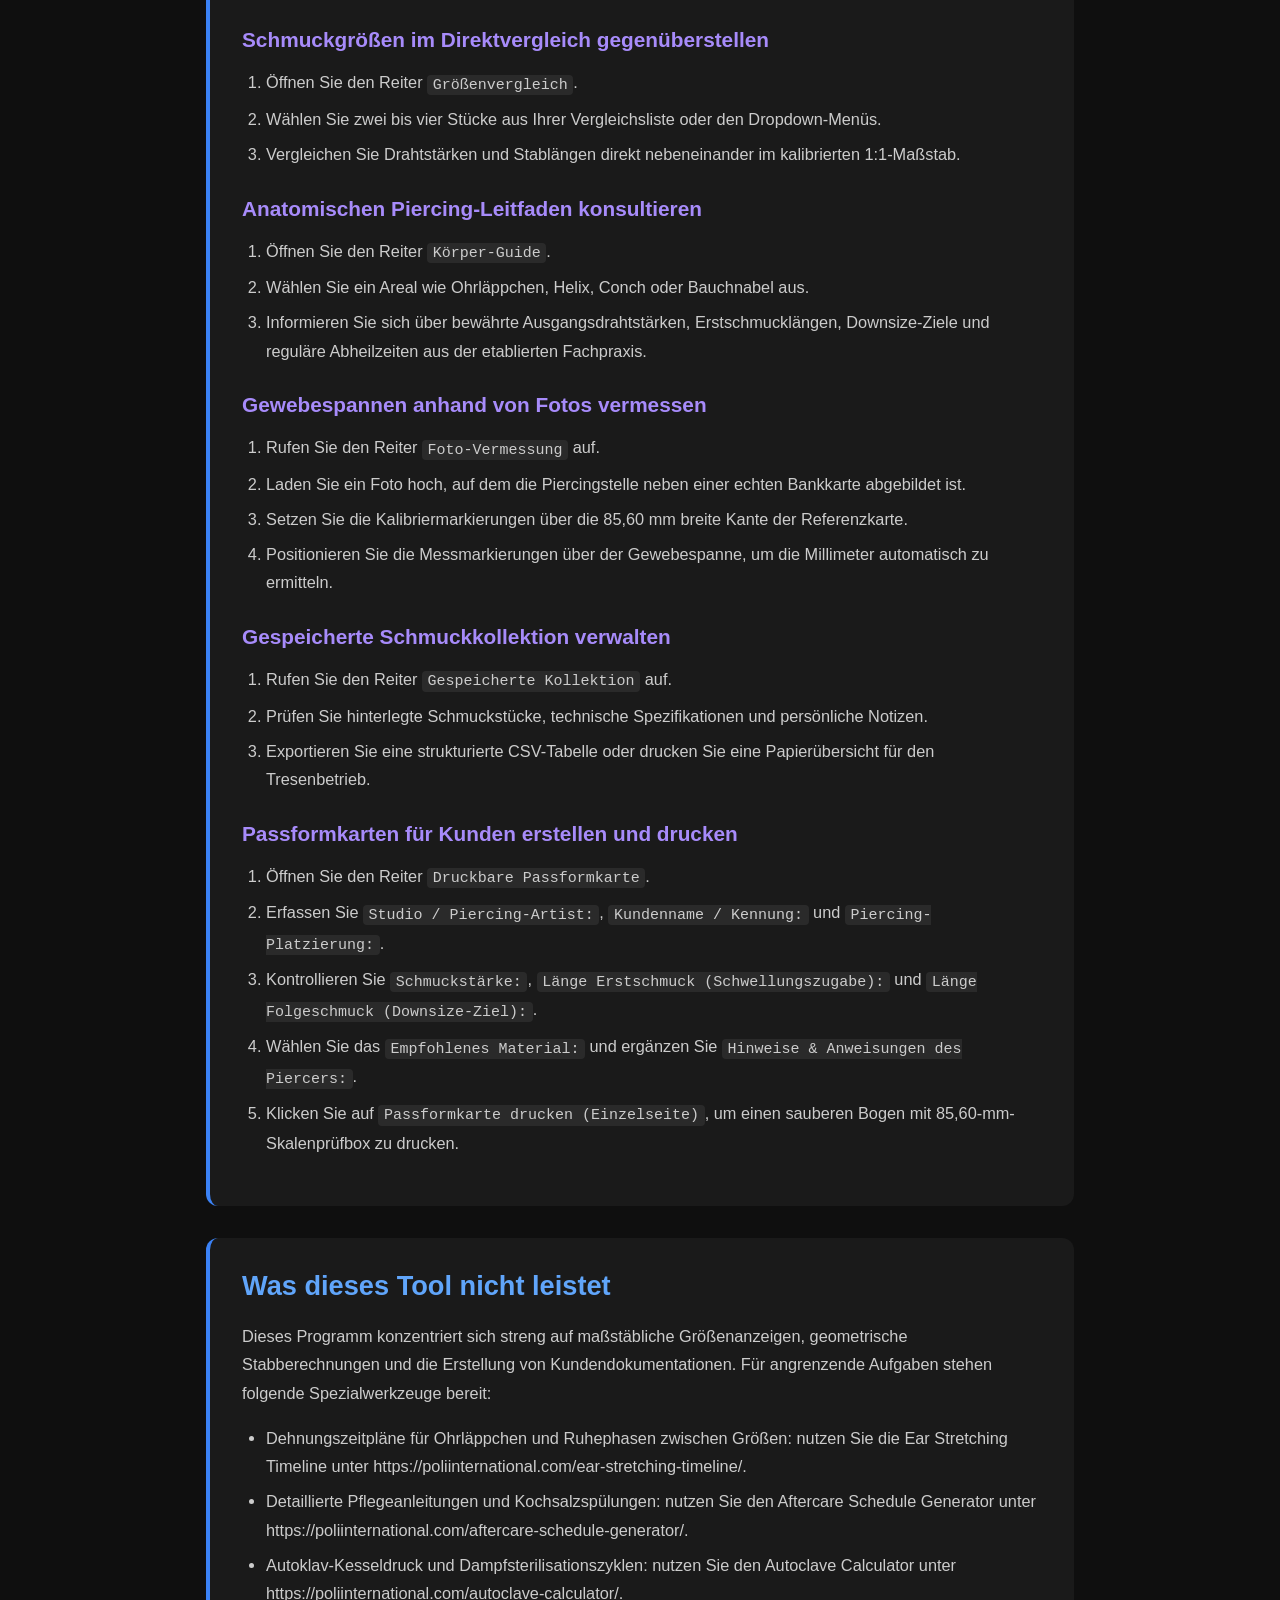
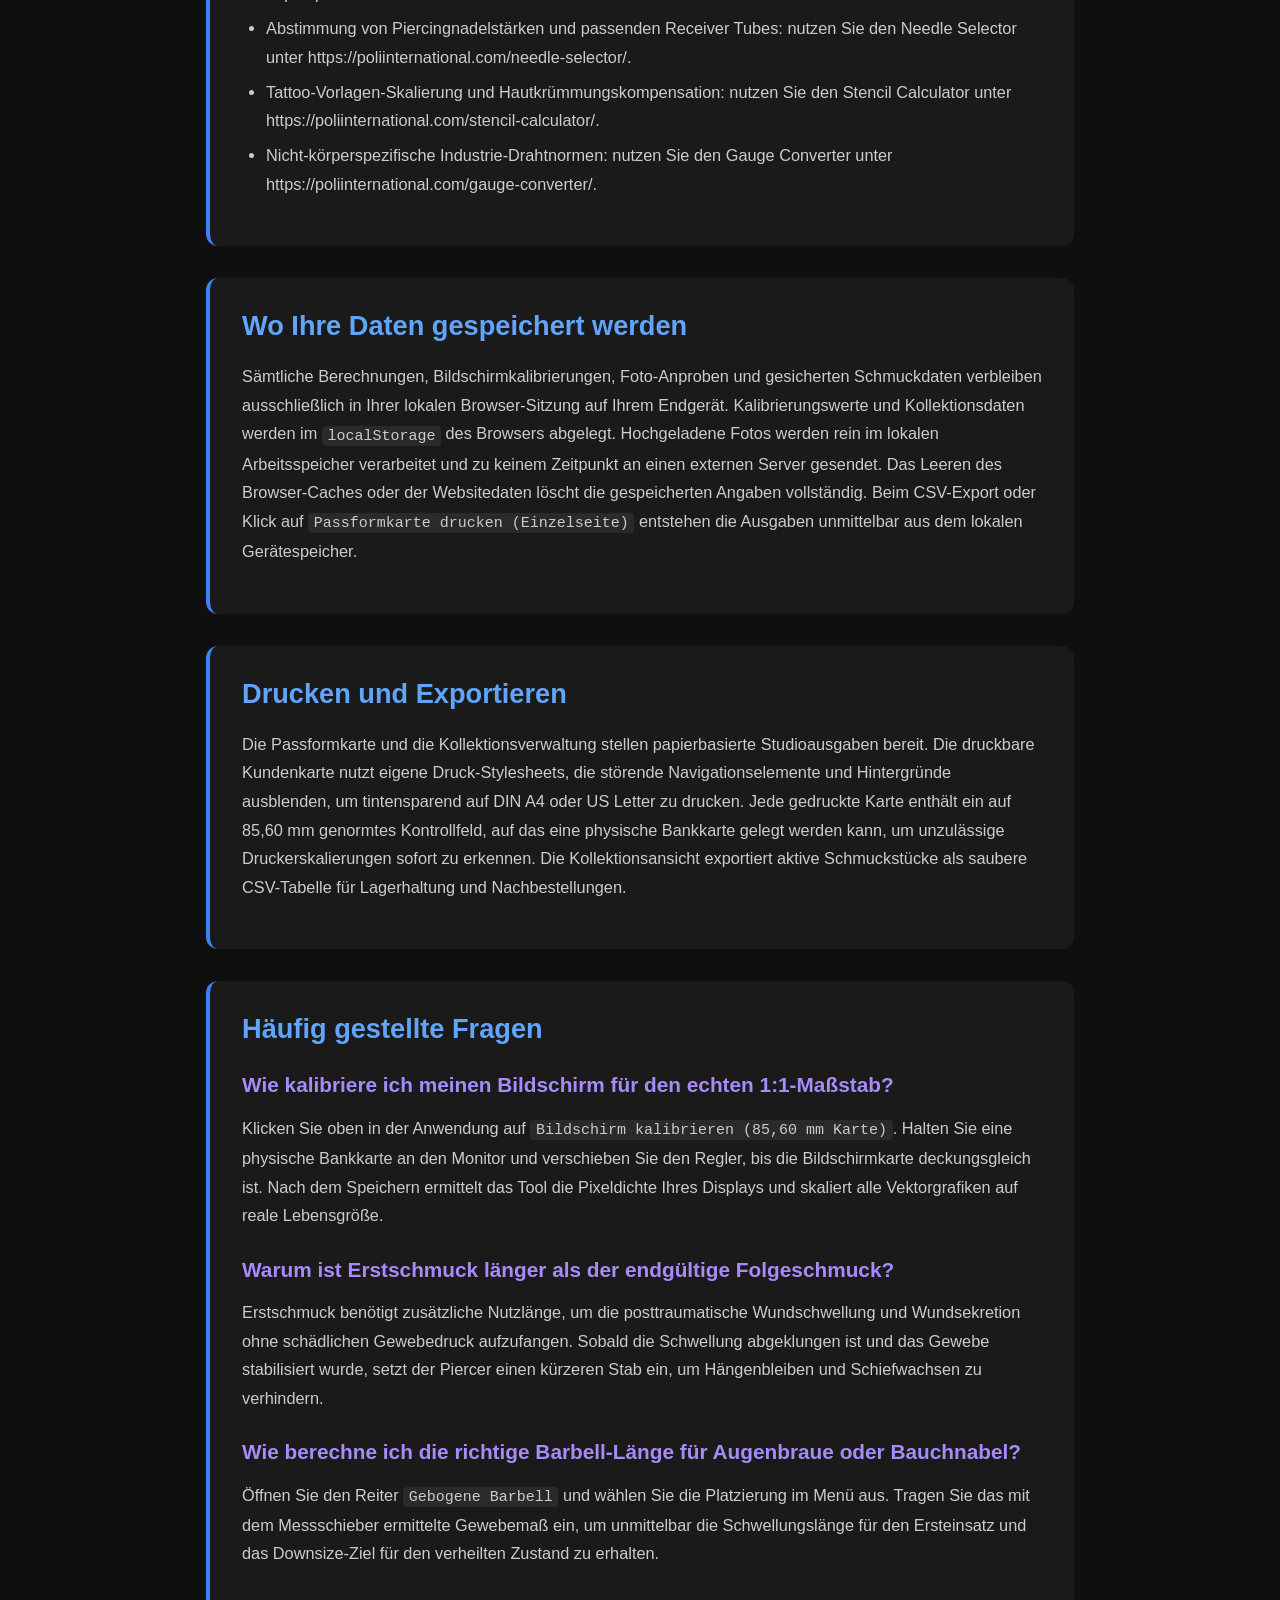
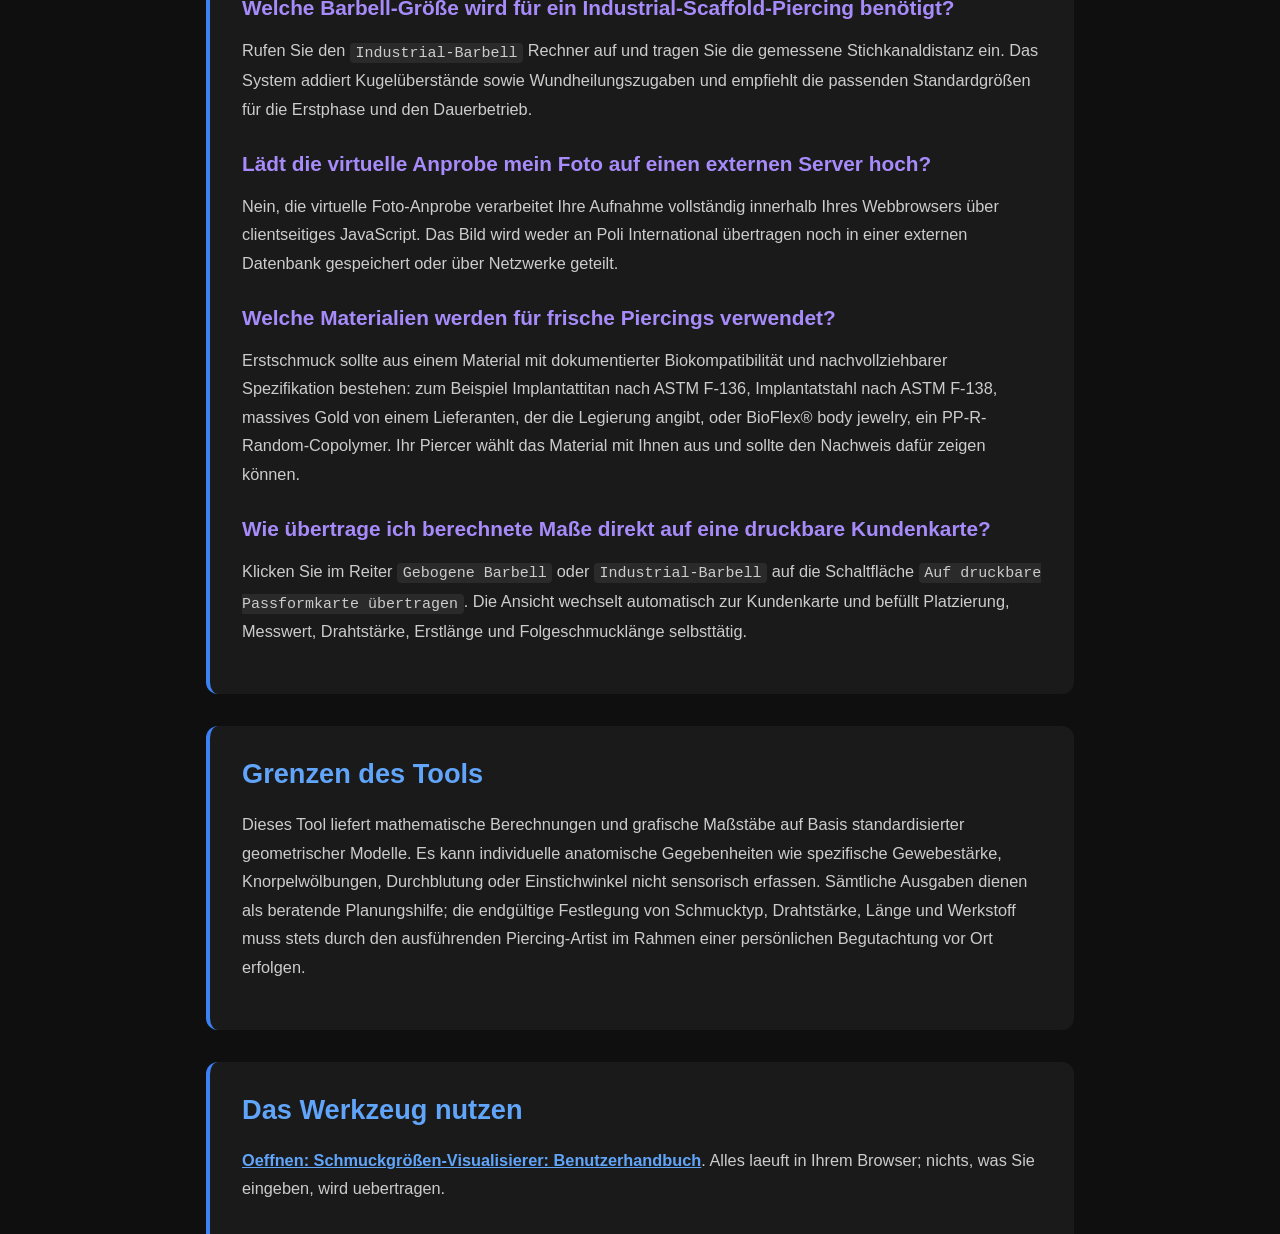
==== commit 5889cc8d: "sync documentation-de.html from the live site The website copy of this tool moved on and the repo di" ====
--- a/documentation-de.html
+++ b/documentation-de.html
@@ -65,7 +65,7 @@
         <ol>
         <li><strong>Sprachauswahl in der oberen Leiste:</strong> Nutzen Sie das Dropdown-Menü in der oberen fixierten Funktionsleiste (oder im Seitenfuß), um Ihre bevorzugte Sprache auf jedem Endgerät auszuwählen.</li>
         <li><strong>Schnellwechsel-Schaltflächen (Desktop &amp; Tablet):</strong> Klicken Sie auf eines der Länderkürzel (<code>EN</code>, <code>DE</code>, <code>FR</code>, <code>ES</code>, <code>IT</code>, <code>PT</code>, <code>NL</code>), um die gesamte Benutzeroberfläche mit einem Klick umzuschalten. Die aktive Sprache wird in Roségold hervorgehoben.</li>
-        <li><strong>Tooltip beim Überfahren des Sprach-Symbols:</strong> Fahren Sie mit der Maus über das Globus-Symbol (<code>🌐</code>), um die vollständige Liste der verfügbaren Sprachen einzublenden.</li>
+        <li><strong>Tooltip beim Überfahren des Sprach-Symbols:</strong> Fahren Sie mit der Maus über das Globus-Symbol (<code></code>), um die vollständige Liste der verfügbaren Sprachen einzublenden.</li>
         <li><strong>Dauerhafte Speicherung:</strong> Ihre Sprachauswahl wird automatisch lokal in Ihrem Browser (<code>localStorage</code>) gespeichert und bei jedem erneuten Aufruf beibehalten.</li>
         </ol>
         <h3>Bildschirm auf echten 1:1-Maßstab kalibrieren</h3>
